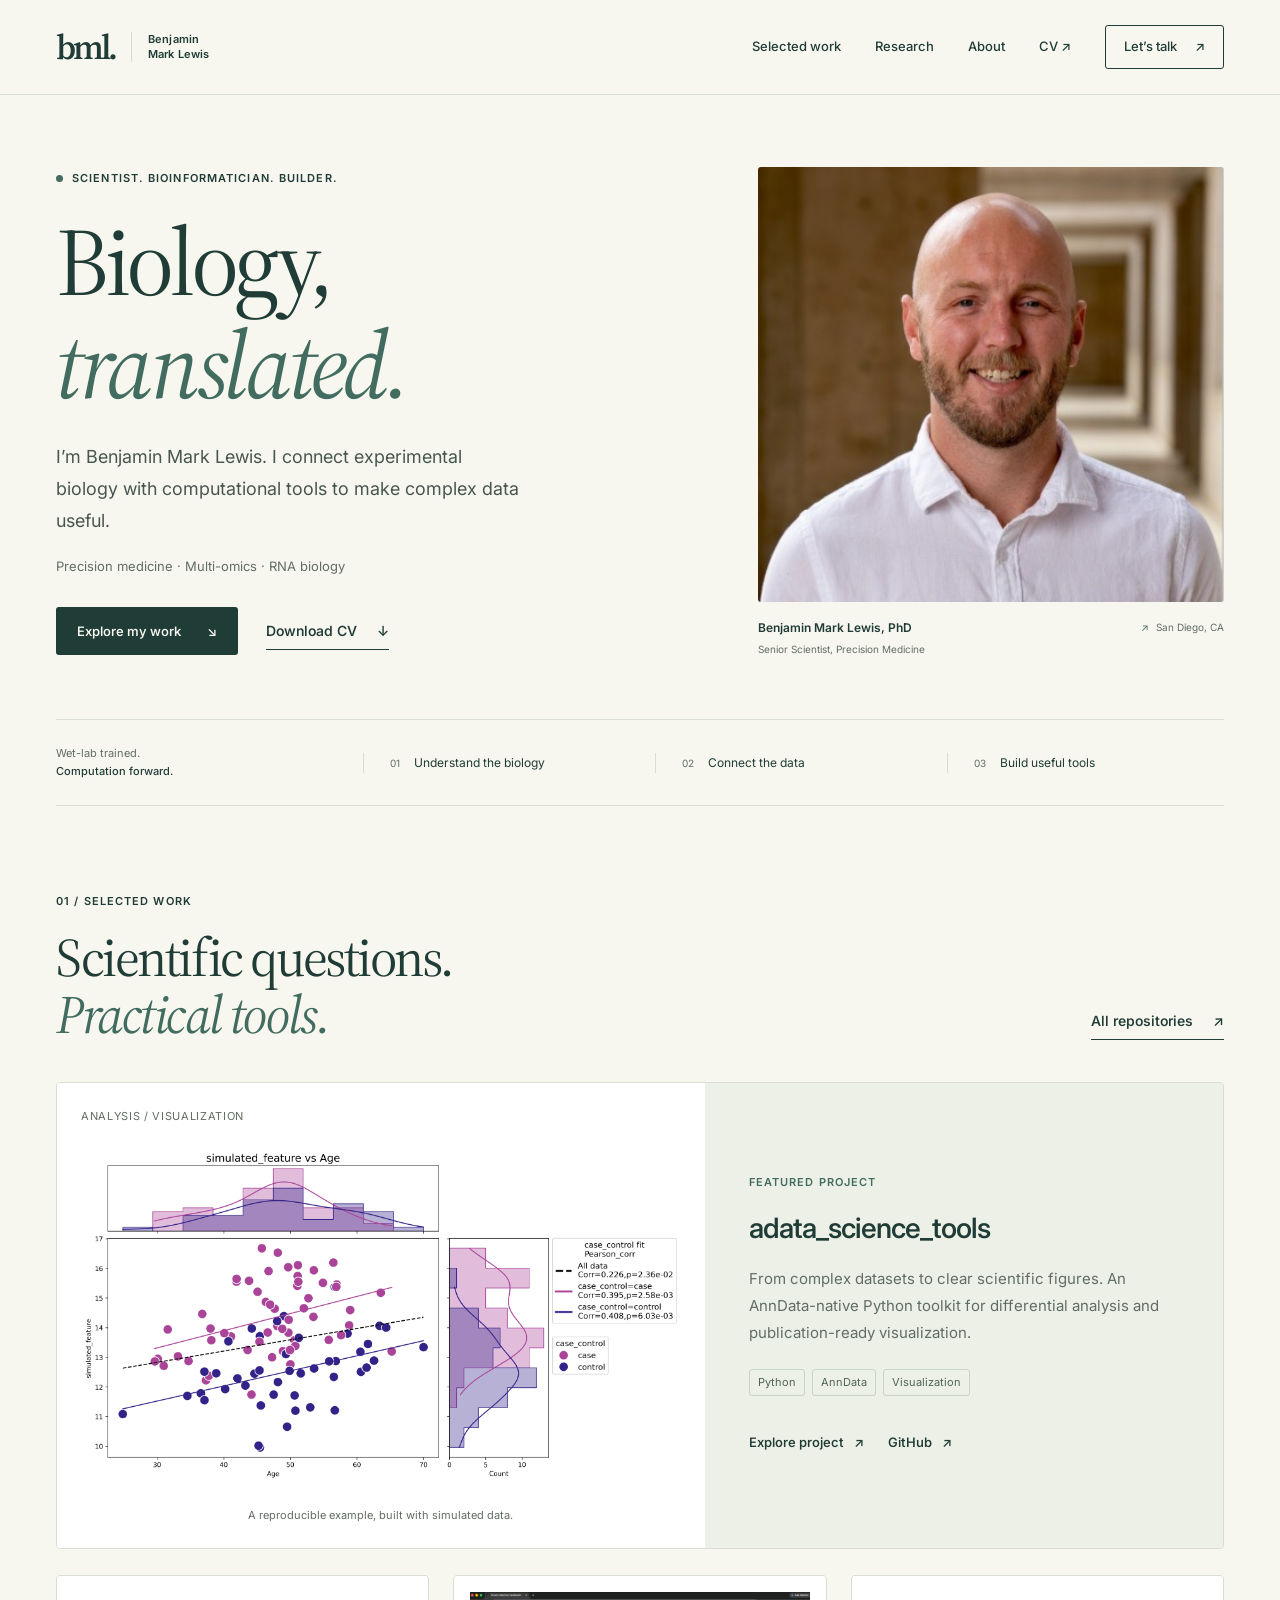
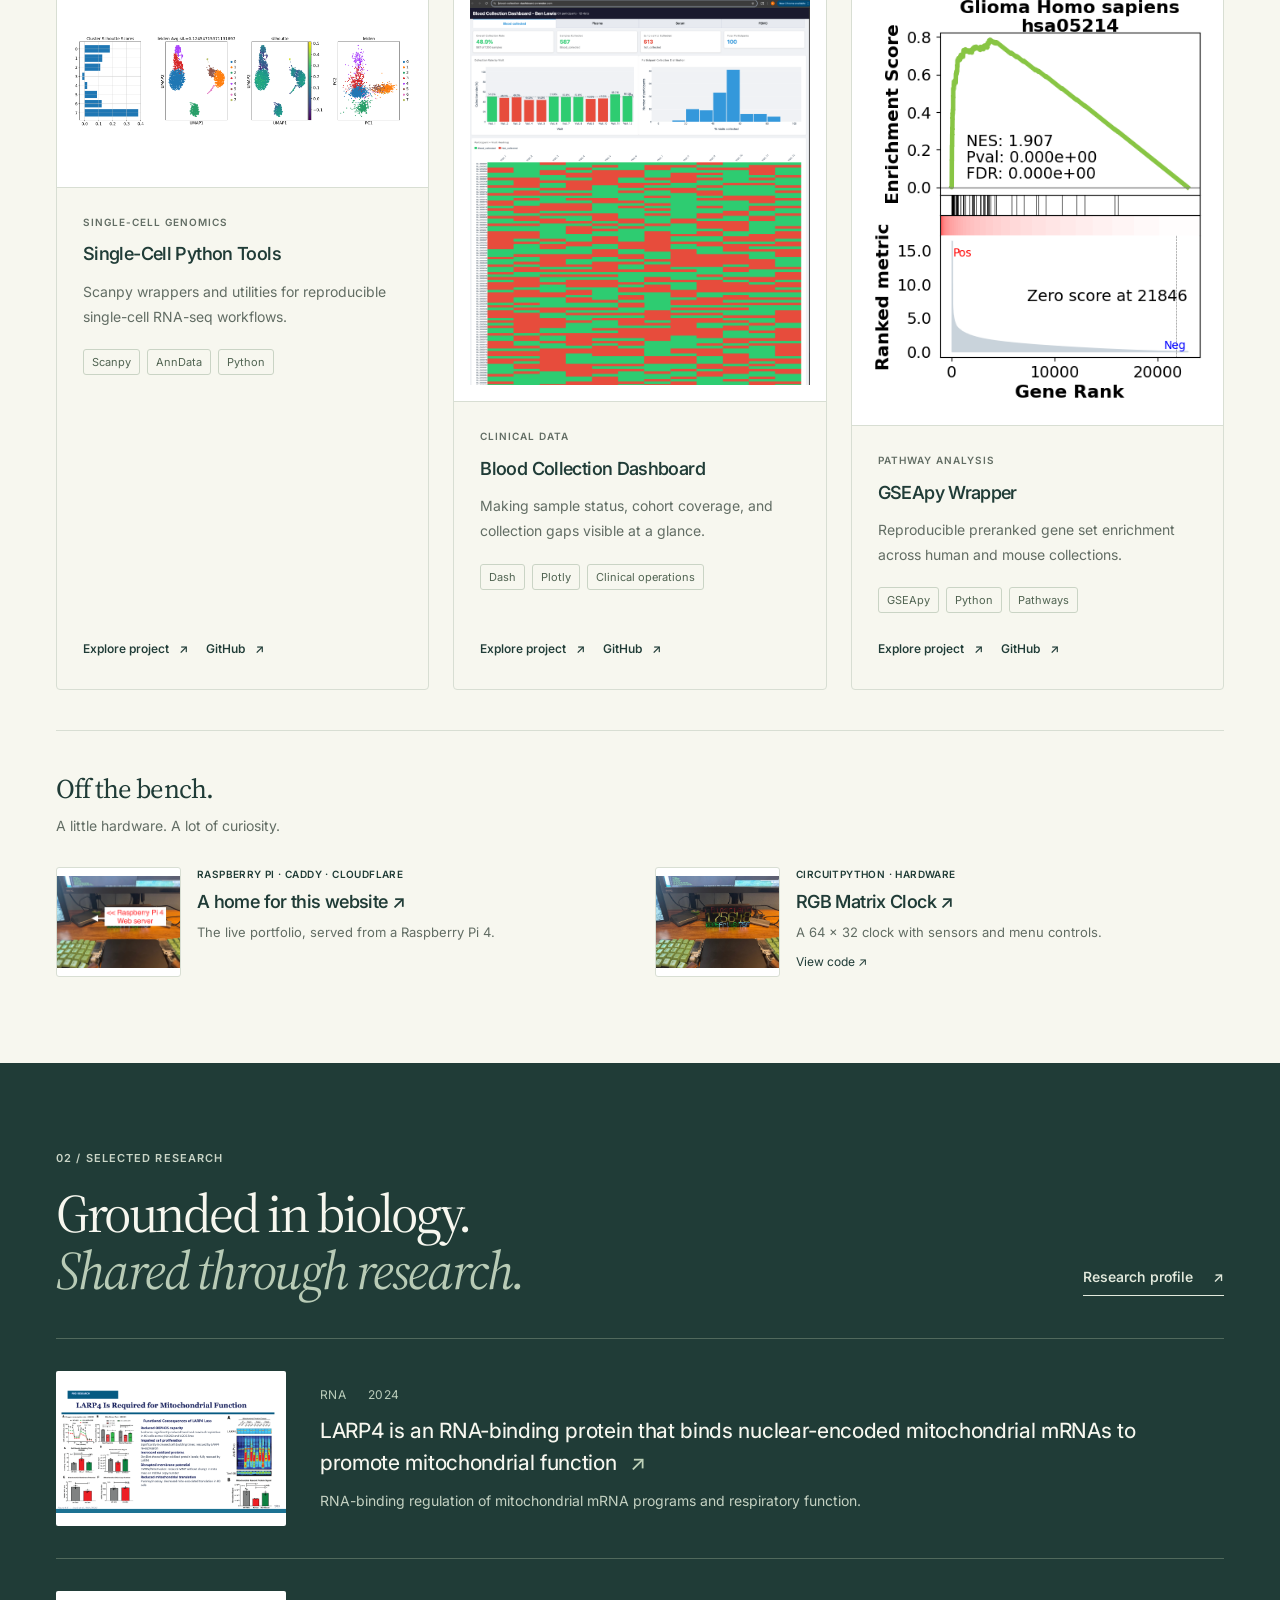
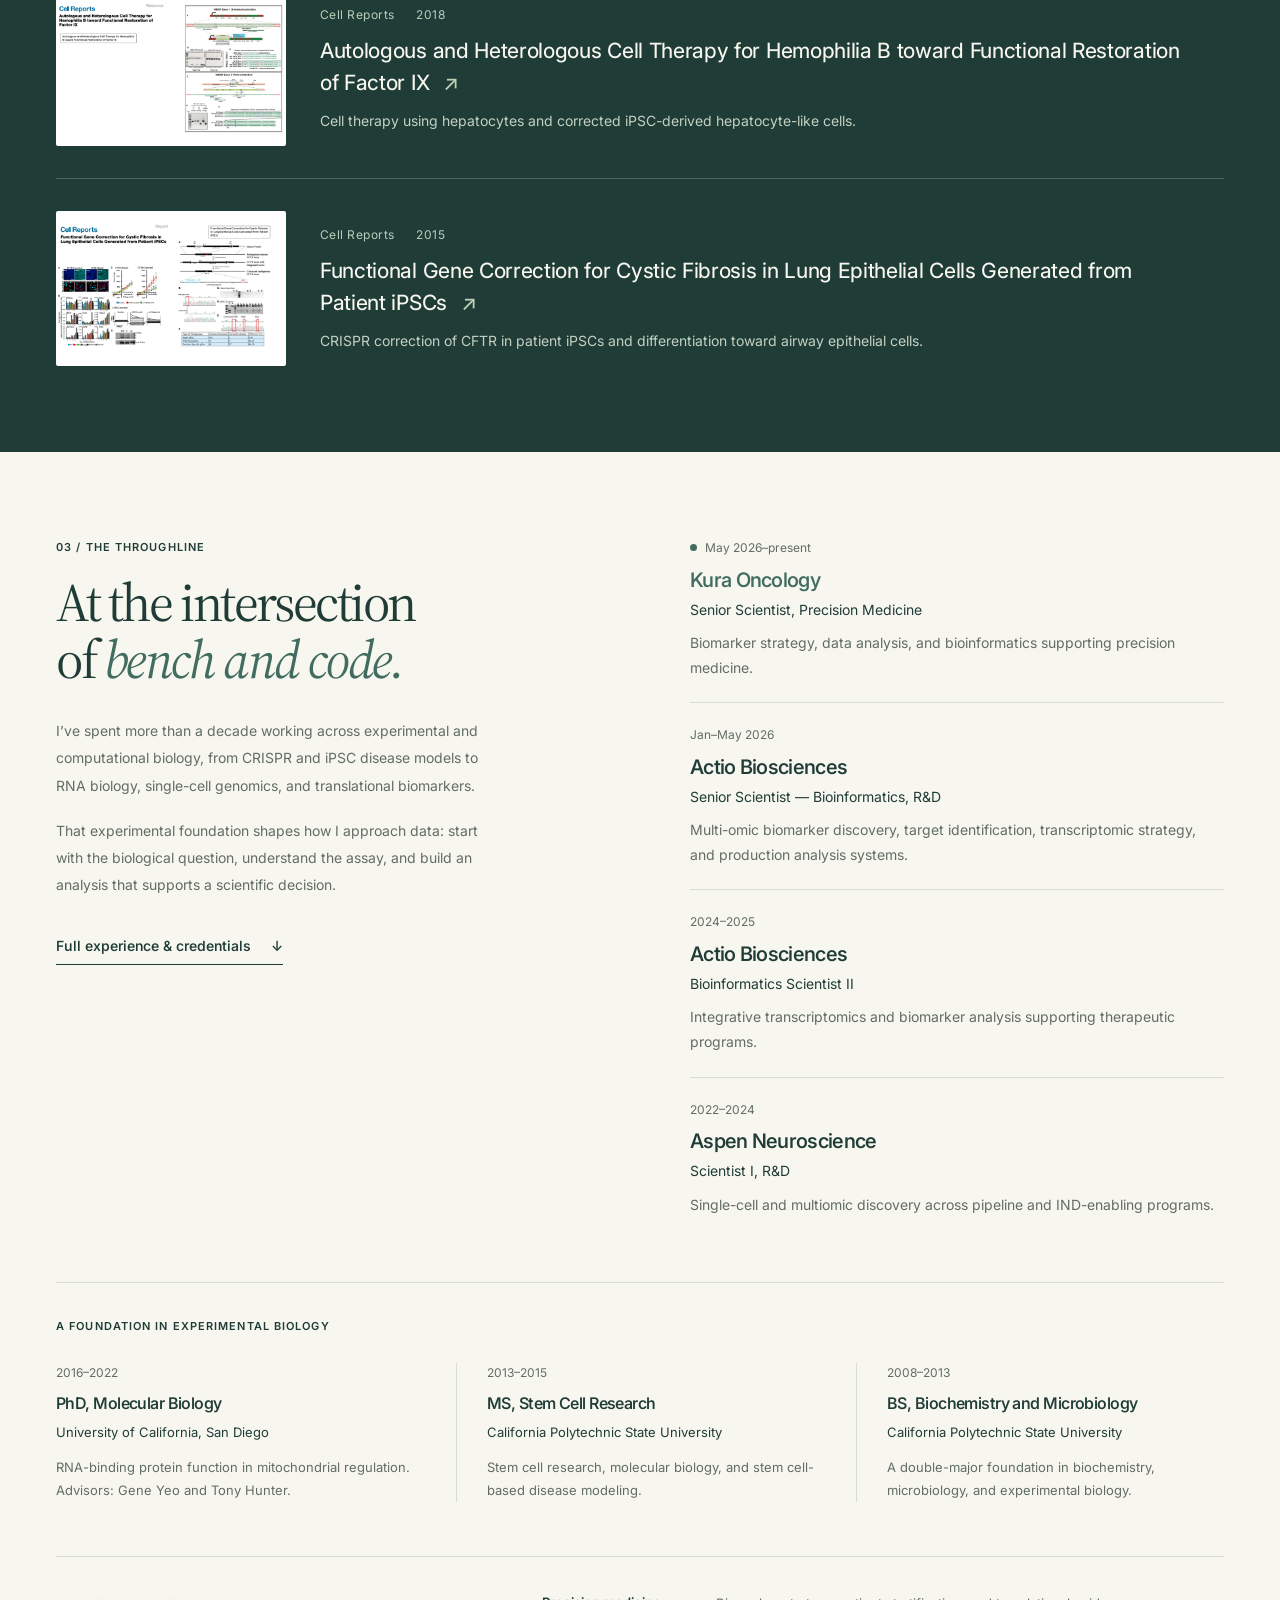
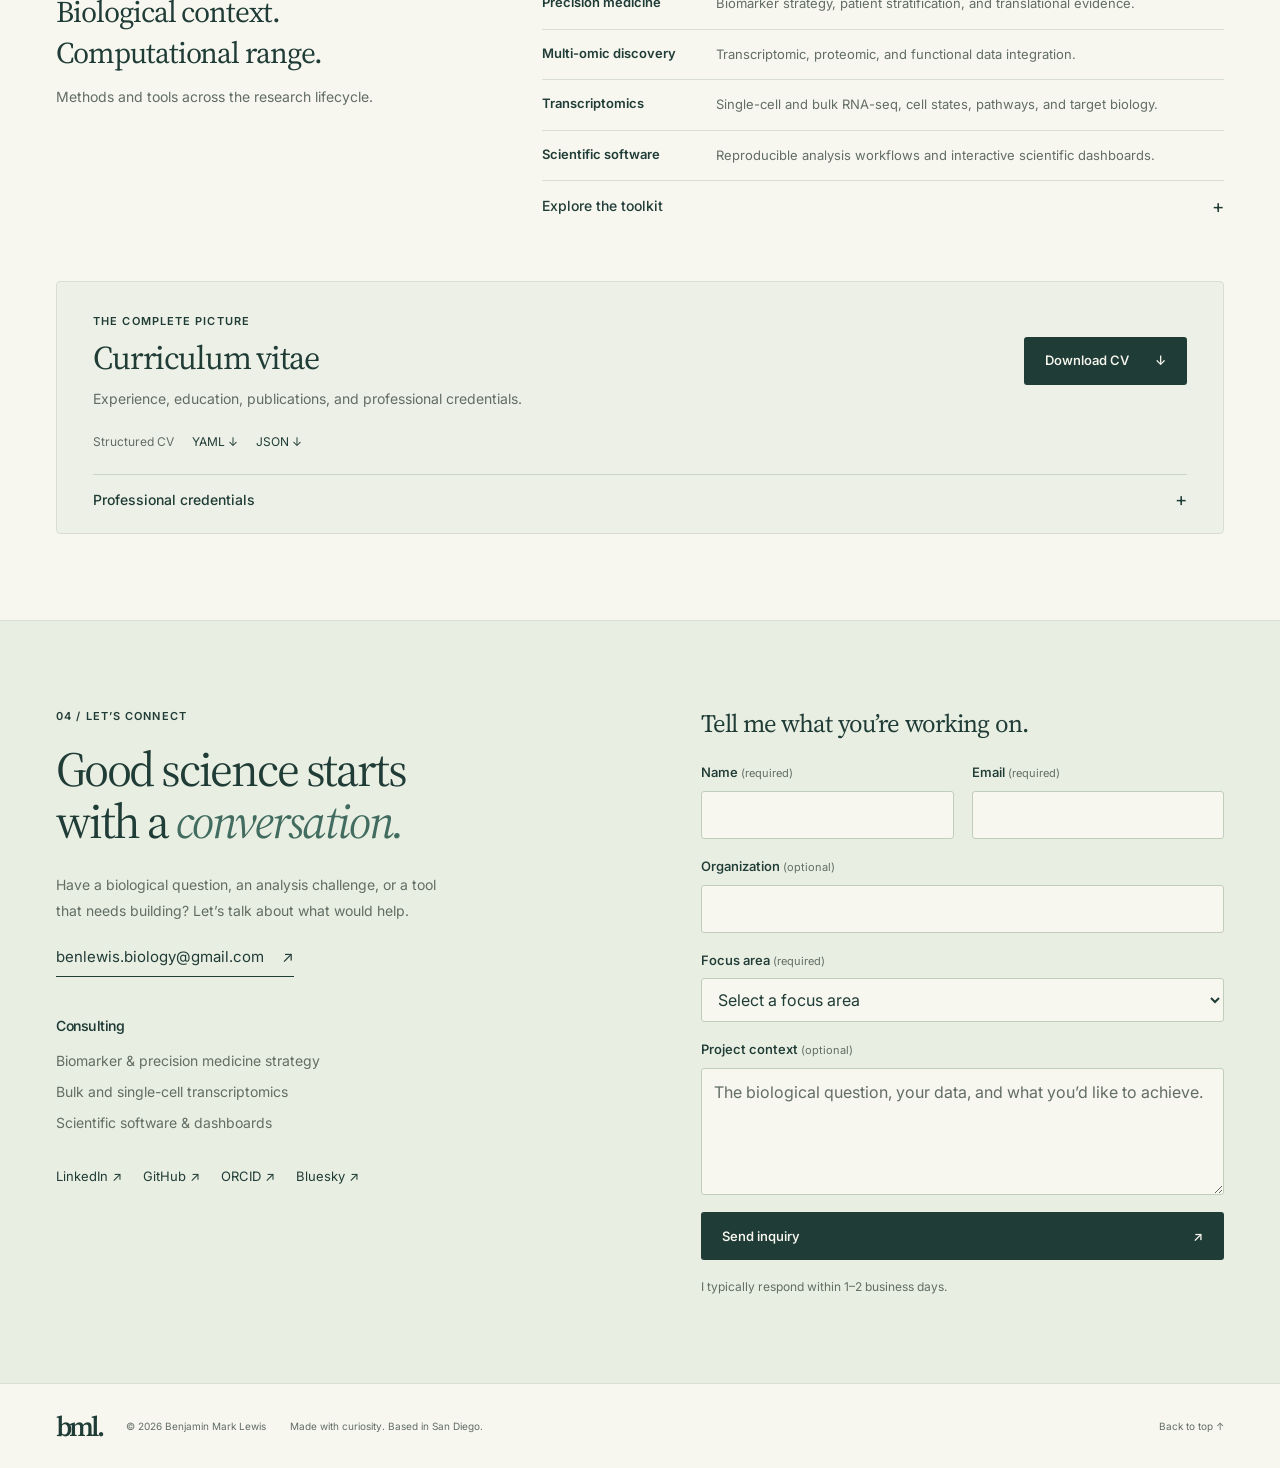
==== index.html @ 6ad1b281 "Build complete ivory and green portfolio site" ====
<!doctype html>
<html lang="en">
<head>
  <meta charset="utf-8">
  <meta name="viewport" content="width=device-width, initial-scale=1">
  <title>Benjamin Mark Lewis — Biology, translated.</title>
  <meta name="description" content="Benjamin Mark Lewis is a bioinformatics scientist working across precision medicine, multi-omic discovery, RNA biology, and scientific software in San Diego.">
  <meta name="theme-color" content="#f7f7ef">
  <meta name="color-scheme" content="light">
  <link rel="canonical" href="https://benjaminmarklewis.com/">
  <link rel="icon" type="image/svg+xml" href="assets/favicon.svg">
  <meta property="og:title" content="Benjamin Mark Lewis — Biology, translated.">
  <meta property="og:description" content="Experimental biology. Computational thinking. Tools for better scientific decisions.">
  <meta property="og:type" content="website">
  <meta property="og:url" content="https://benjaminmarklewis.com/">
  <meta property="og:image" content="https://benjaminmarklewis.com/assets/img/benjamin-lewis.jpg">
  <meta name="twitter:card" content="summary_large_image">
  <link rel="preconnect" href="https://fonts.googleapis.com">
  <link rel="preconnect" href="https://fonts.gstatic.com" crossorigin>
  <link href="https://fonts.googleapis.com/css2?family=Inter:wght@400;450;500;550;600;650;700&family=Source+Serif+4:ital,opsz,wght@0,8..60,400;0,8..60,500;0,8..60,600;1,8..60,400;1,8..60,500&display=swap" rel="stylesheet">
  <link rel="stylesheet" href="styles.css">
  <script src="script.js" defer></script>
  <script type="application/ld+json">
    {
      "@context": "https://schema.org",
      "@type": "Person",
      "name": "Benjamin Mark Lewis",
      "jobTitle": "Senior Scientist, Precision Medicine",
      "email": "mailto:benlewis.biology@gmail.com",
      "url": "https://benjaminmarklewis.com/",
      "image": "https://benjaminmarklewis.com/assets/img/benjamin-lewis.jpg",
      "address": { "@type": "PostalAddress", "addressLocality": "San Diego", "addressRegion": "CA", "addressCountry": "US" },
      "worksFor": { "@type": "Organization", "name": "Kura Oncology", "url": "https://kuraoncology.com/" },
      "alumniOf": [
        { "@type": "CollegeOrUniversity", "name": "University of California, San Diego" },
        { "@type": "CollegeOrUniversity", "name": "California Polytechnic State University" }
      ],
      "sameAs": ["https://github.com/gitbenlewis", "https://bsky.app/profile/gitbenlewis.bsky.social", "https://www.linkedin.com/in/benmarklewis/", "https://orcid.org/0000-0002-4135-3967"]
    }
  </script>
</head>
<body>
  <a class="skip-link" href="#main">Skip to content</a>
  <header class="site-header" id="top">
    <nav class="container navigation" aria-label="Main navigation">
      <a class="brand" href="#top" aria-label="Benjamin Mark Lewis home"><span class="brand-mark" aria-hidden="true">bml.</span><span class="brand-name">Benjamin<br>Mark Lewis</span></a>
      <button class="menu-toggle" type="button" aria-controls="nav-links" aria-expanded="false" hidden>Menu <span aria-hidden="true">+</span></button>
      <div class="nav-links" id="nav-links">
        <a href="#projects">Selected work</a>
        <a href="#publications">Research</a>
        <a href="#experience">About</a>
        <a href="assets/pdf/BL_CV_2026.pdf" target="_blank" rel="noopener">CV <span aria-hidden="true">↗</span></a>
        <a class="nav-contact" href="#contact">Let’s talk <span aria-hidden="true">↗</span></a>
      </div>
    </nav>
  </header>
  <main id="main">
    <section class="hero container" aria-labelledby="hero-title">
      <div class="hero-copy">
        <p class="eyebrow"><span class="status-dot" aria-hidden="true"></span> Scientist. Bioinformatician. Builder.</p>
        <h1 id="hero-title">Biology,<br><em>translated.</em></h1>
        <p class="hero-description">I’m Benjamin Mark Lewis. I connect experimental biology with computational tools to make complex data useful.</p>
        <p class="hero-focus">Precision medicine · Multi-omics · RNA biology</p>
        <div class="hero-actions">
          <a class="button button-primary" href="#projects">Explore my work <span aria-hidden="true">↘</span></a>
          <a class="text-link" href="assets/pdf/BL_CV_2026.pdf" download>Download CV <span aria-hidden="true">↓</span></a>
        </div>
      </div>
      <figure class="portrait">
        <div class="portrait-image"><img src="assets/img/benjamin-lewis.jpg" alt="Benjamin Mark Lewis" width="520" height="650" fetchpriority="high"></div>
        <figcaption><span><strong>Benjamin Mark Lewis, PhD</strong><span>Senior Scientist, Precision Medicine</span></span><span class="location"><span aria-hidden="true">↗</span> San Diego, CA</span></figcaption>
      </figure>
    </section>
    <div class="container focus-strip" aria-label="Scientific focus">
      <p>Wet-lab trained.<br><strong>Computation forward.</strong></p>
      <span><small>01</small> Understand the biology</span>
      <span><small>02</small> Connect the data</span>
      <span><small>03</small> Build useful tools</span>
    </div>
    <section class="section container" id="projects" aria-labelledby="projects-title">
      <div class="section-heading">
        <div><p class="eyebrow">01 / Selected work</p><h2 id="projects-title">Scientific questions.<br><em>Practical tools.</em></h2></div>
        <a class="text-link" href="repositories.html">All repositories <span aria-hidden="true">↗</span></a>
      </div>
      <article class="featured-project">
        <a class="featured-visual" href="projects/adata-science-tools.html" aria-label="Explore adata_science_tools">
          <span class="image-label">Analysis / Visualization</span>
          <img src="assets/img/projects/baseline.png" alt="Simulated feature-versus-age correlation plot with case and control fits and marginal distributions" width="3799" height="2108" loading="lazy">
          <span class="figure-caption">A reproducible example, built with simulated data.</span>
        </a>
        <div class="featured-copy"><p class="eyebrow">Featured project</p><h3>adata_science_tools</h3><p>From complex datasets to clear scientific figures. An AnnData-native Python toolkit for differential analysis and publication-ready visualization.</p><div class="tags"><span>Python</span><span>AnnData</span><span>Visualization</span></div><div class="project-links"><a href="projects/adata-science-tools.html">Explore project <span aria-hidden="true">↗</span></a><a href="https://github.com/gitbenlewis/adata_science_tools" target="_blank" rel="noopener">GitHub <span aria-hidden="true">↗</span></a></div></div>
      </article>
      <div class="project-grid">
        <article class="project-card">
          <a class="project-image" href="projects/single-cell-python-tools.html" aria-label="Explore Single-Cell Python Tools"><img src="assets/img/projects/sctl-umap-clusters.png" alt="UMAP showing distinct single-cell clusters" width="960" height="540" loading="lazy"></a>
          <div class="project-body"><p class="eyebrow">Single-cell genomics</p><h3>Single-Cell Python Tools</h3><p>Scanpy wrappers and utilities for reproducible single-cell RNA-seq workflows.</p><div class="tags"><span>Scanpy</span><span>AnnData</span><span>Python</span></div><div class="project-links"><a href="projects/single-cell-python-tools.html">Explore project <span aria-hidden="true">↗</span></a><a href="https://github.com/gitbenlewis/single_cell_python_tools" target="_blank" rel="noopener">GitHub <span aria-hidden="true">↗</span></a></div></div>
        </article>
        <article class="project-card">
          <a class="project-image" href="projects/blood-collection-dashboard.html" aria-label="Explore Blood Collection Dashboard"><img src="assets/img/projects/blood-collection-dashboard.png" alt="Dashboard of clinical trial biomarker collection progress" width="960" height="540" loading="lazy"></a>
          <div class="project-body"><p class="eyebrow">Clinical data</p><h3>Blood Collection Dashboard</h3><p>Making sample status, cohort coverage, and collection gaps visible at a glance.</p><div class="tags"><span>Dash</span><span>Plotly</span><span>Clinical operations</span></div><div class="project-links"><a href="projects/blood-collection-dashboard.html">Explore project <span aria-hidden="true">↗</span></a><a href="https://github.com/gitbenlewis/blood_collection_dashboard" target="_blank" rel="noopener">GitHub <span aria-hidden="true">↗</span></a></div></div>
        </article>
        <article class="project-card">
          <a class="project-image" href="projects/gseapy-wrapper.html" aria-label="Explore GSEApy Wrapper"><img src="assets/img/projects/gsea-enrichment-plot.png" alt="Gene set enrichment plot with running enrichment score and ranked genes" width="960" height="540" loading="lazy"></a>
          <div class="project-body"><p class="eyebrow">Pathway analysis</p><h3>GSEApy Wrapper</h3><p>Reproducible preranked gene set enrichment across human and mouse collections.</p><div class="tags"><span>GSEApy</span><span>Python</span><span>Pathways</span></div><div class="project-links"><a href="projects/gseapy-wrapper.html">Explore project <span aria-hidden="true">↗</span></a><a href="https://github.com/gitbenlewis/run_GSEApy_wrapper" target="_blank" rel="noopener">GitHub <span aria-hidden="true">↗</span></a></div></div>
        </article>
      </div>
      <div class="side-projects">
        <div class="side-heading"><h3>Off the bench.</h3><p>A little hardware. A lot of curiosity.</p></div>
        <article class="side-project"><img src="assets/img/projects/website-deployment/webserver-image-new.png" alt="Raspberry Pi web server deployment diagram" width="1049" height="784" loading="lazy"><div><p class="eyebrow">Raspberry Pi · Caddy · Cloudflare</p><h3><a href="projects/website-deployment-pi-cloudflare.html">A home for this website <span aria-hidden="true">↗</span></a></h3><p>The live portfolio, served from a Raspberry Pi 4.</p></div></article>
        <article class="side-project"><img src="assets/img/projects/rgb-matrix-clock.jpg" alt="RGB LED matrix clock hardware" width="960" height="540" loading="lazy"><div><p class="eyebrow">CircuitPython · Hardware</p><h3><a href="projects/rgb-matrix-clock.html">RGB Matrix Clock <span aria-hidden="true">↗</span></a></h3><p>A 64 × 32 clock with sensors and menu controls.</p><a class="side-source" href="https://github.com/gitbenlewis/RGB_Matrix_Clock_waveshare_64_32_pi_pico" target="_blank" rel="noopener">View code <span aria-hidden="true">↗</span></a></div></article>
      </div>
    </section>

    <section class="research section" id="publications" aria-labelledby="research-title">
      <div class="container">
        <div class="section-heading"><div><p class="eyebrow">02 / Selected research</p><h2 id="research-title">Grounded in biology.<br><em>Shared through research.</em></h2></div><a class="text-link" href="https://orcid.org/0000-0002-4135-3967" target="_blank" rel="noopener">Research profile <span aria-hidden="true">↗</span></a></div>
        <div class="publication-list">
          <article class="publication">
            <img src="assets/img/publications/larp4-graphical-abstract.png" alt="Graphical abstract for the LARP4 mitochondrial RNA biology study" width="1400" height="787" loading="lazy">
            <div><p class="publication-meta">RNA <span>2024</span></p><h3><a href="https://doi.org/10.1261/rna.079799.123" target="_blank" rel="noopener">LARP4 is an RNA-binding protein that binds nuclear-encoded mitochondrial mRNAs to promote mitochondrial function <span aria-hidden="true">↗</span></a></h3><p class="publication-summary">RNA-binding regulation of mitochondrial mRNA programs and respiratory function.</p></div>
          </article>
          <article class="publication">
            <img src="assets/img/publications/hemophilia-b-graphical-abstract.png" alt="Graphical abstract for the Hemophilia B cell therapy study" width="1400" height="787" loading="lazy">
            <div><p class="publication-meta">Cell Reports <span>2018</span></p><h3><a href="https://doi.org/10.1016/j.celrep.2018.03.121" target="_blank" rel="noopener">Autologous and Heterologous Cell Therapy for Hemophilia B toward Functional Restoration of Factor IX <span aria-hidden="true">↗</span></a></h3><p class="publication-summary">Cell therapy using hepatocytes and corrected iPSC-derived hepatocyte-like cells.</p></div>
          </article>
          <article class="publication">
            <img src="assets/img/publications/cystic-fibrosis-graphical-abstract.png" alt="Graphical abstract for the cystic fibrosis iPSC gene correction study" width="1400" height="787" loading="lazy">
            <div><p class="publication-meta">Cell Reports <span>2015</span></p><h3><a href="https://doi.org/10.1016/j.celrep.2015.07.062" target="_blank" rel="noopener">Functional Gene Correction for Cystic Fibrosis in Lung Epithelial Cells Generated from Patient iPSCs <span aria-hidden="true">↗</span></a></h3><p class="publication-summary">CRISPR correction of CFTR in patient iPSCs and differentiation toward airway epithelial cells.</p></div>
          </article>
        </div>
      </div>
    </section>

    <section class="section container about" id="experience" aria-labelledby="about-title">
      <div class="about-grid">
        <div class="about-copy"><p class="eyebrow">03 / The throughline</p><h2 id="about-title">At the intersection<br>of <em>bench and code.</em></h2><p>I’ve spent more than a decade working across experimental and computational biology, from CRISPR and iPSC disease models to RNA biology, single-cell genomics, and translational biomarkers.</p><p>That experimental foundation shapes how I approach data: start with the biological question, understand the assay, and build an analysis that supports a scientific decision.</p><a class="text-link" href="#cv">Full experience &amp; credentials <span aria-hidden="true">↓</span></a></div>
        <div class="timeline" aria-label="Professional experience">
          <article class="career-row current-role"><p class="career-date"><span class="status-dot" aria-hidden="true"></span> May 2026–present</p><h3>Kura Oncology</h3><p class="career-role">Senior Scientist, Precision Medicine</p><p>Biomarker strategy, data analysis, and bioinformatics supporting precision medicine.</p></article>
          <article class="career-row"><p class="career-date">Jan–May 2026</p><h3>Actio Biosciences</h3><p class="career-role">Senior Scientist — Bioinformatics, R&amp;D</p><p>Multi-omic biomarker discovery, target identification, transcriptomic strategy, and production analysis systems.</p></article>
          <article class="career-row"><p class="career-date">2024–2025</p><h3>Actio Biosciences</h3><p class="career-role">Bioinformatics Scientist II</p><p>Integrative transcriptomics and biomarker analysis supporting therapeutic programs.</p></article>
          <article class="career-row"><p class="career-date">2022–2024</p><h3>Aspen Neuroscience</h3><p class="career-role">Scientist I, R&amp;D</p><p>Single-cell and multiomic discovery across pipeline and IND-enabling programs.</p></article>
        </div>
      </div>
      <div class="education" id="education">
        <p class="eyebrow">A foundation in experimental biology</p>
        <div class="education-grid">
          <article><p class="career-date">2016–2022</p><h3>PhD, Molecular Biology</h3><p>University of California, San Diego</p><p class="education-note">RNA-binding protein function in mitochondrial regulation. Advisors: Gene Yeo and Tony Hunter.</p></article>
          <article><p class="career-date">2013–2015</p><h3>MS, Stem Cell Research</h3><p>California Polytechnic State University</p><p class="education-note">Stem cell research, molecular biology, and stem cell-based disease modeling.</p></article>
          <article><p class="career-date">2008–2013</p><h3>BS, Biochemistry and Microbiology</h3><p>California Polytechnic State University</p><p class="education-note">A double-major foundation in biochemistry, microbiology, and experimental biology.</p></article>
        </div>
      </div>
      <div class="methods" id="methods">
        <div class="methods-heading"><h3>Biological context.<br>Computational range.</h3><p>Methods and tools across the research lifecycle.</p></div>
        <div class="methods-content">
          <div class="method-row"><h4>Precision medicine</h4><p>Biomarker strategy, patient stratification, and translational evidence.</p></div>
          <div class="method-row"><h4>Multi-omic discovery</h4><p>Transcriptomic, proteomic, and functional data integration.</p></div>
          <div class="method-row"><h4>Transcriptomics</h4><p>Single-cell and bulk RNA-seq, cell states, pathways, and target biology.</p></div>
          <div class="method-row"><h4>Scientific software</h4><p>Reproducible analysis workflows and interactive scientific dashboards.</p></div>
          <details class="toolkit"><summary>Explore the toolkit <span aria-hidden="true">+</span></summary><div class="toolkit-content"><p><strong>Analysis &amp; modeling</strong>Python · Pandas · Scanpy · AnnData · PyTorch · scikit-learn · R</p><p><strong>Workflows &amp; visualization</strong>Nextflow · AWS · Linux · Dash · Plotly</p><p><strong>Experimental biology</strong>Bulk RNA-seq · Single-cell RNA-seq · Proteomics · ATAC-seq · CRISPR · iPSC models · Flow cytometry · NGS/qPCR</p></div></details>
        </div>
      </div>
      <div class="cv-block" id="cv">
        <div class="cv-heading"><div><p class="eyebrow">The complete picture</p><h3>Curriculum vitae</h3><p>Experience, education, publications, and professional credentials.</p></div><a class="button button-primary" href="assets/pdf/BL_CV_2026.pdf" download>Download CV <span aria-hidden="true">↓</span></a></div>
        <div class="cv-formats"><span>Structured CV</span><a href="assets/data/cv.yml" download>YAML <span aria-hidden="true">↓</span></a><a href="assets/data/cv.json" download>JSON <span aria-hidden="true">↓</span></a></div>
        <details class="credentials"><summary>Professional credentials <span aria-hidden="true">+</span></summary><ul>
          <li><strong>Pharmaceutical Data Integrity: ALCOA and ALCOA+</strong><span>GxP Training · Issued Oct 2025 · Expires Oct 2026</span></li>
          <li><strong>General Data Protection Regulation for Pharmaceuticals and Clinical Trials</strong><span>GxP Training · Issued Oct 2025 · Expires Oct 2026</span></li>
          <li><strong>Good Clinical Laboratory Practice</strong><span>GxP Training · Issued Oct 2025 · Expires Oct 2026</span></li>
          <li><strong>Mathematics for Machine Learning and Data Science</strong><span>DeepLearning.AI · 2025</span></li>
          <li><strong>TensorFlow Developer Professional Certificate</strong><span>DeepLearning.AI · 2024</span></li>
          <li><strong>AI Engineering Professional Certificate</strong><span>IBM · 2024</span></li>
          <li><strong>Data Science Professional Certificate</strong><span>IBM · 2023</span></li>
        </ul></details>
      </div>
    </section>

    <section class="contact section" id="contact" aria-labelledby="contact-title">
      <div class="container contact-grid">
        <div class="contact-copy" id="consulting"><p class="eyebrow">04 / Let’s connect</p><h2 id="contact-title">Good science starts<br>with a <em>conversation.</em></h2><p>Have a biological question, an analysis challenge, or a tool that needs building? Let’s talk about what would help.</p><a class="email-link" href="mailto:benlewis.biology@gmail.com">benlewis.biology@gmail.com <span aria-hidden="true">↗</span></a><div class="consulting-areas"><h3>Consulting</h3><p>Biomarker &amp; precision medicine strategy</p><p>Bulk and single-cell transcriptomics</p><p>Scientific software &amp; dashboards</p></div><div class="social-links"><a href="https://www.linkedin.com/in/benmarklewis/" target="_blank" rel="noopener">LinkedIn <span aria-hidden="true">↗</span></a><a href="https://github.com/gitbenlewis" target="_blank" rel="noopener">GitHub <span aria-hidden="true">↗</span></a><a href="https://orcid.org/0000-0002-4135-3967" target="_blank" rel="noopener">ORCID <span aria-hidden="true">↗</span></a><a href="https://bsky.app/profile/gitbenlewis.bsky.social" target="_blank" rel="noopener">Bluesky <span aria-hidden="true">↗</span></a></div></div>
        <!-- Keep the published Formspark endpoint; browser validation runs before native submission. -->
        <form class="contact-form" name="consulting" action="https://submit-form.com/c2eeHTGTN" method="post">
          <h3>Tell me what you’re working on.</h3>
          <input type="hidden" name="_subject" value="New Benjamin Mark Lewis consulting inquiry">
          <input class="honeypot" type="text" name="_gotcha" tabindex="-1" autocomplete="off" aria-hidden="true" aria-label="Leave this field empty">
          <div class="form-pair"><div class="form-field"><label for="consulting-name">Name <span>(required)</span></label><input type="text" id="consulting-name" name="name" autocomplete="name" required></div><div class="form-field"><label for="consulting-email">Email <span>(required)</span></label><input type="email" id="consulting-email" name="email" autocomplete="email" required></div></div>
          <div class="form-field"><label for="consulting-org">Organization <span>(optional)</span></label><input type="text" id="consulting-org" name="organization" autocomplete="organization"></div>
          <div class="form-field"><label for="consulting-topic">Focus area <span>(required)</span></label><select id="consulting-topic" name="topic" required><option value="">Select a focus area</option><option value="biomarker-strategy">Biomarker / precision medicine strategy</option><option value="bulk-rnaseq">Bulk RNA-seq analysis</option><option value="single-cell">Single-cell analysis</option><option value="pipeline-workflow">Pipeline or workflow development</option><option value="dashboard-data-product">Dashboard or scientific data product</option><option value="other">Something else</option></select></div>
          <div class="form-field"><label for="consulting-message">Project context <span>(optional)</span></label><textarea id="consulting-message" name="message" rows="4" placeholder="The biological question, your data, and what you’d like to achieve."></textarea></div>
          <button class="button button-primary" type="submit">Send inquiry <span aria-hidden="true">↗</span></button>
          <p class="form-note">I typically respond within 1–2 business days.</p>
        </form>
      </div>
    </section>
  </main>
  <footer class="site-footer"><div class="container footer-inner"><a class="brand-mark" href="#top" aria-label="Back to top">bml.</a><p>© 2026 Benjamin Mark Lewis</p><span class="footer-location">Made with curiosity. Based in San Diego.</span><a href="#top">Back to top <span aria-hidden="true">↑</span></a></div></footer>
</body>
</html>
---- styles.css ----
:root {
  --paper: #f7f7ef;
  --white: #ffffff;
  --ink: #203c37;
  --muted: #626d64;
  --accent: #426c60;
  --line: #d8ded3;
  --wash: #edf0e6;
  --sans: "Inter", -apple-system, BlinkMacSystemFont, "Segoe UI", sans-serif;
  --serif: "Source Serif 4", Georgia, serif;
}
*, *::before, *::after { box-sizing: border-box; }
html { scroll-behavior: smooth; scroll-padding-top: 100px; }
body { margin: 0; background: var(--paper); color: var(--ink); font-family: var(--sans); font-size: 15px; line-height: 1.65; -webkit-font-smoothing: antialiased; }
body, h1, h2, h3, p, figure { margin: 0; }
a { color: inherit; text-decoration: none; text-underline-offset: 5px; }
button, input, select, textarea { font: inherit; }
button, summary { cursor: pointer; }
img { display: block; max-width: 100%; height: auto; }
button, a, input, textarea, select, summary { -webkit-tap-highlight-color: transparent; }
:focus-visible { outline: 3px solid #a9522e; outline-offset: 5px; }
::selection { color: var(--ink); background: #dce9ba; }
[hidden] { display: none !important; }
.container { width: min(1240px, calc(100% - 112px)); margin-inline: auto; }
.skip-link { position: fixed; z-index: 100; top: 12px; left: 12px; padding: 12px 20px; background: var(--ink); color: white; transform: translateY(-150%); }
.skip-link:focus { transform: translateY(0); }
.site-header { position: sticky; top: 0; z-index: 20; background: var(--paper); border-bottom: 1px solid var(--line); }
.navigation { display: flex; justify-content: space-between; align-items: center; gap: 28px; min-height: 94px; }
.brand { display: inline-flex; align-items: center; gap: 16px; }
.brand-mark { font-family: var(--serif); font-weight: 600; font-size: 35px; letter-spacing: -3px; line-height: 1; }
.brand-name { border-left: 1px solid var(--line); padding-left: 16px; font-size: 11px; font-weight: 600; line-height: 1.4; letter-spacing: .015em; }
.nav-links { display: flex; gap: 34px; align-items: center; font-size: 13px; font-weight: 500; }
.nav-links > a { padding-block: 10px; }
.nav-links > a:hover { text-decoration: underline; }
.nav-links .nav-contact { border: 1px solid var(--ink); padding: 10px 18px; border-radius: 3px; }
.nav-contact span { margin-left: 15px; }
.menu-toggle { color: var(--ink); background: none; border: 1px solid var(--line); padding: 8px 14px; min-height: 44px; }
.hero { display: grid; grid-template-columns: 1.35fr 1fr; gap: 72px; align-items: center; padding-block: 72px 62px; }
.eyebrow { display: flex; align-items: center; gap: 9px; font-size: 11px; letter-spacing: .1em; text-transform: uppercase; font-weight: 600; }
.status-dot { width: 7px; height: 7px; border-radius: 50%; background: var(--accent); }
h1, h2 { font-family: var(--serif); font-weight: 400; line-height: 1.07; letter-spacing: -.045em; }
h1 { margin: 24px 0; font-size: clamp(66px, 7.5vw, 106px); }
h1 em, h2 em { font-weight: 400; color: var(--accent); }
.hero-description { font-size: 18px; line-height: 1.8; max-width: 470px; color: #48574e; }
.hero-focus { margin-top: 18px; font-size: 13px; color: var(--muted); }
.hero-actions { display: flex; align-items: center; gap: 28px; flex-wrap: wrap; margin-top: 30px; }
.button { display: inline-flex; align-items: center; justify-content: center; gap: 26px; min-height: 48px; padding: 12px 20px; border: 1px solid transparent; border-radius: 3px; font-size: 13px; font-weight: 550; transition: background .2s, color .2s; }
.button-primary { background: var(--ink); color: var(--paper); }
.button-primary:hover { background: #385b50; }
.text-link { display: inline-flex; align-items: center; gap: 20px; font-size: 14px; font-weight: 550; padding-block: 7px; border-bottom: 1px solid currentColor; }
.text-link:hover { color: var(--accent); }
.portrait-image { height: 435px; background: var(--wash); border-radius: 3px; overflow: hidden; }
.portrait-image img { height: 100%; width: 100%; object-fit: cover; object-position: center 40%; }
.portrait figcaption { display: flex; justify-content: space-between; align-items: flex-start; gap: 12px; padding-top: 16px; font-size: 10px; color: var(--muted); }
.portrait figcaption strong { display: block; margin-bottom: 3px; color: var(--ink); font-size: 12px; font-weight: 600; }
.location { white-space: nowrap; padding-top: 1px; }
.location > span { color: var(--accent); margin-right: 4px; }
.focus-strip { display: grid; grid-template-columns: 1.05fr 1fr 1fr .95fr; align-items: center; padding-block: 25px; border-top: 1px solid var(--line); border-bottom: 1px solid var(--line); }
.focus-strip p { font-size: 11px; color: var(--muted); line-height: 1.6; }
.focus-strip strong { font-weight: 500; color: var(--ink); }
.focus-strip > span { display: flex; align-items: center; gap: 14px; font-size: 12px; border-left: 1px solid var(--line); padding-left: 26px; }
.focus-strip small { color: var(--muted); font-size: 10px; }
.section { padding-block: 86px; }
.section-heading { display: flex; align-items: flex-end; justify-content: space-between; gap: 32px; margin-bottom: 38px; }
h2 { font-size: clamp(38px, 4.2vw, 54px); }
.section-heading .eyebrow { margin-bottom: 18px; }
.section-heading > .text-link { margin-bottom: 4px; white-space: nowrap; }
.featured-project { display: grid; grid-template-columns: 1.25fr 1fr; border: 1px solid var(--line); border-radius: 4px; overflow: hidden; }
.featured-visual { display: flex; flex-direction: column; justify-content: space-between; gap: 24px; min-width: 0; padding: 24px; background: white; }
.image-label, .figure-caption { font-size: 11px; letter-spacing: .06em; color: var(--muted); }
.image-label { text-transform: uppercase; }
.featured-visual img { width: 100%; }
.figure-caption { text-align: center; letter-spacing: 0; }
.featured-copy { display: flex; align-items: flex-start; flex-direction: column; justify-content: center; padding: 44px; background: var(--wash); }
.featured-copy .eyebrow { color: var(--accent); }
h3 { font-size: 20px; font-weight: 550; letter-spacing: -.035em; line-height: 1.35; }
.featured-copy h3 { margin: 18px 0; font-size: clamp(21px, 2.2vw, 28px); overflow-wrap: anywhere; }
.featured-copy > p:not(.eyebrow) { font-size: 15px; line-height: 1.8; color: var(--muted); }
.tags { display: flex; flex-wrap: wrap; gap: 7px; margin-top: 23px; }
.tags span { font-size: 11px; border: 1px solid #cad4c5; border-radius: 3px; padding: 3px 8px; color: #516452; }
.project-links { display: flex; flex-wrap: wrap; gap: 24px; margin-top: 32px; font-size: 13px; font-weight: 550; }
.project-links a { display: inline-flex; align-items: center; gap: 10px; padding-block: 4px; }
.project-links a:hover { text-decoration: underline; }
.project-grid { display: grid; grid-template-columns: repeat(3, minmax(0, 1fr)); gap: 24px; margin-top: 26px; }
.project-card { display: flex; flex-direction: column; min-width: 0; border: 1px solid var(--line); border-radius: 4px; overflow: hidden; }
.project-image { display: flex; align-items: center; background: var(--white); padding: 16px; aspect-ratio: 1.75; border-bottom: 1px solid var(--line); }
.project-image img { width: 100%; height: 100%; object-fit: contain; }
.project-body { display: flex; flex-direction: column; flex: 1; padding: 26px; }
.project-body .eyebrow { font-size: 10px; color: var(--muted); }
.project-body h3 { font-size: 18px; margin-block: 12px; }
.project-body > p:not(.eyebrow) { color: var(--muted); font-size: 14px; line-height: 1.8; }
.project-body .tags { margin-top: 20px; margin-bottom: 22px; }
.project-body .project-links { margin-top: auto; gap: 18px; font-size: 12px; }
.side-projects { display: grid; grid-template-columns: 1fr 1fr; gap: 30px; align-items: start; padding-top: 40px; margin-top: 40px; border-top: 1px solid var(--line); }
.side-heading { grid-column: 1 / -1; }
.side-heading h3 { font-family: var(--serif); font-weight: 400; font-size: 27px; }
.side-heading p { font-size: 14px; color: var(--muted); margin-top: 6px; }
.side-project { display: flex; gap: 16px; align-items: flex-start; }
.side-project > img { width: 125px; height: 110px; flex-shrink: 0; object-fit: contain; background: white; border: 1px solid var(--line); border-radius: 3px; }
.side-project .eyebrow { font-size: 10px; line-height: 1.5; letter-spacing: .04em; }
.side-project h3 { font-size: 18px; line-height: 1.6; margin-block: 6px; }
.side-project a:hover { text-decoration: underline; }
.side-project p:not(.eyebrow) { font-size: 13px; color: var(--muted); }
.side-source { display: inline-block; margin-top: 8px; font-size: 12px; }
.research { background: var(--ink); color: var(--paper); }
.research h2 em { color: #b8cbb6; }
.research .eyebrow { color: #cad5c7; }
.research .text-link { color: #e2e9dc; }
.research .text-link:hover { color: #b8cbb6; }
.publication { display: grid; grid-template-columns: 230px 1fr; align-items: center; gap: 34px; border-top: 1px solid #51695c; padding-block: 32px; }
.publication:last-child { padding-bottom: 0; }
.publication > img { width: 230px; height: 155px; background: white; object-fit: contain; border-radius: 2px; }
.publication-meta { font-size: 12px; color: #bacdbb; letter-spacing: .04em; margin-bottom: 10px; }
.publication-meta span { margin-left: 18px; }
.publication h3 { font-size: 21px; font-weight: 450; letter-spacing: -.015em; line-height: 1.55; max-width: 860px; }
.publication h3 a:hover { text-decoration: underline; text-decoration-thickness: 1px; }
.publication h3 span { display: inline-block; margin-left: 8px; color: #bed1b8; }
.publication-summary { font-size: 14px; color: #c4d1c2; margin-top: 9px; }
.about-grid { display: grid; grid-template-columns: 1fr 1fr; gap: 100px; }
.about-copy h2 { margin-block: 18px 28px; }
.about-copy > p:not(.eyebrow) { max-width: 450px; color: var(--muted); font-size: 14px; line-height: 1.95; margin-bottom: 18px; }
.about-copy .text-link { margin-top: 10px; }
.career-row { border-bottom: 1px solid var(--line); padding-block: 22px; }
.career-row:first-child { padding-top: 0; }
.career-row:last-child { padding-bottom: 0; border: 0; }
.career-date { display: flex; align-items: center; gap: 8px; color: var(--muted); font-size: 12px; }
.career-row h3 { margin-top: 9px; font-size: 20px; }
.career-row .career-role { color: var(--ink); font-size: 14px; margin-block: 4px 9px; }
.career-row > p:last-child { color: var(--muted); font-size: 14px; line-height: 1.8; }
.current-role h3 { color: var(--accent); }
.education { margin-top: 65px; padding-top: 34px; border-top: 1px solid var(--line); }
.education-grid { display: grid; grid-template-columns: repeat(3, minmax(0, 1fr)); gap: 32px; margin-top: 28px; }
.education-grid article + article { border-left: 1px solid var(--line); padding-left: 30px; }
.education-grid h3 { font-size: 16px; margin-block: 10px 8px; }
.education-grid p:not(.career-date) { font-size: 13px; }
.education-grid .education-note { margin-top: 12px; line-height: 1.8; color: var(--muted); }
.methods { display: grid; grid-template-columns: .85fr 1.4fr; gap: 72px; margin-top: 54px; padding-top: 35px; border-top: 1px solid var(--line); }
.methods-heading h3 { font-family: var(--serif); font-size: 30px; font-weight: 400; }
.methods-heading p { color: var(--muted); font-size: 14px; margin-top: 12px; }
.method-row { display: grid; grid-template-columns: 150px 1fr; gap: 24px; padding-block: 13px; border-bottom: 1px solid var(--line); }
.method-row:first-child { padding-top: 0; }
.method-row h4 { font-size: 13px; font-weight: 600; margin: 0; }
.method-row p { color: var(--muted); font-size: 13px; line-height: 1.8; }
summary { display: flex; align-items: center; justify-content: space-between; list-style: none; font-size: 14px; font-weight: 500; gap: 20px; min-height: 50px; }
summary::-webkit-details-marker { display: none; }
summary > span { font-size: 19px; font-weight: 400; line-height: 1; }
details[open] > summary > span { transform: rotate(45deg); }
.toolkit-content { display: grid; gap: 16px; padding-block: 8px 20px; }
.toolkit-content p { color: var(--muted); font-size: 13px; line-height: 1.95; }
.toolkit-content strong { display: block; color: var(--ink); font-weight: 550; }
.cv-block { padding: 30px 36px 8px; margin-top: 50px; background: var(--wash); border: 1px solid var(--line); border-radius: 4px; }
.cv-heading { display: flex; justify-content: space-between; gap: 30px; align-items: center; }
.cv-heading h3 { font-family: var(--serif); font-size: 33px; font-weight: 400; margin-block: 6px; }
.cv-heading p:not(.eyebrow) { font-size: 14px; color: var(--muted); }
.cv-heading .button { white-space: nowrap; }
.cv-formats { display: flex; gap: 18px; font-size: 12px; margin-block: 22px; }
.cv-formats > span { color: var(--muted); }
.cv-formats a:hover { text-decoration: underline; }
.credentials { border-top: 1px solid #cbd5c5; }
.credentials ul { list-style: none; padding: 0 0 14px; margin: 0; display: grid; grid-template-columns: 1fr 1fr; gap: 18px 28px; }
.credentials li { font-size: 13px; }
.credentials li strong { display: block; font-weight: 550; margin-bottom: 4px; }
.credentials li > span { color: var(--muted); font-size: 12px; }
.contact { background: #e9eee2; border-top: 1px solid var(--line); }
.contact-grid { display: grid; grid-template-columns: 1.05fr 1fr; gap: 96px; }
.contact-copy h2 { font-size: clamp(38px, 3.8vw, 51px); margin-block: 18px 25px; }
.contact-copy > p:not(.eyebrow) { max-width: 400px; color: var(--muted); font-size: 14px; line-height: 1.9; }
.email-link { display: inline-flex; gap: 18px; align-items: center; margin-top: 20px; font-size: 15px; padding-bottom: 6px; border-bottom: 1px solid currentColor; overflow-wrap: anywhere; }
.consulting-areas { margin-top: 40px; }
.consulting-areas h3 { font-size: 14px; margin-bottom: 13px; }
.consulting-areas p { font-size: 14px; color: var(--muted); margin-block: 8px; }
.social-links { display: flex; flex-wrap: wrap; gap: 21px; margin-top: 32px; font-size: 13px; }
.social-links a:hover { text-decoration: underline; }
.contact-form { display: grid; gap: 17px; }
.contact-form > h3 { font-family: var(--serif); font-size: 25px; font-weight: 400; margin-bottom: 5px; }
.form-pair { display: grid; grid-template-columns: 1fr 1fr; gap: 18px; }
.form-field { display: grid; gap: 7px; min-width: 0; }
.form-field label { font-size: 13px; font-weight: 550; }
.form-field label span { color: var(--muted); font-size: 11px; font-weight: 400; }
.form-field input, .form-field select, .form-field textarea { width: 100%; min-width: 0; min-height: 44px; padding: 10px 12px; background: var(--paper); color: var(--ink); border: 1px solid #c2cebc; border-radius: 3px; font-size: 16px; }
.form-field textarea { resize: vertical; min-height: 112px; }
.form-field textarea::placeholder { color: var(--muted); }
.contact-form > button { width: 100%; justify-content: space-between; cursor: pointer; }
.form-note { font-size: 12px; color: var(--muted); }
.honeypot { display: none; }

/* Full project articles retain the published content and share the portfolio theme. */
.button-secondary { color: var(--ink); border-color: var(--ink); }
.button-secondary:hover { background: var(--wash); }
.project-hero { padding-block: 58px; }
.project-hero__grid { display: grid; grid-template-columns: 1fr 1fr; gap: 58px; align-items: center; }
.project-hero .eyebrow { margin-top: 30px; }
.project-hero h1 { font-size: clamp(40px, 4.7vw, 64px); overflow-wrap: anywhere; margin-block: 20px 26px; }
.project-hero__sub { color: var(--muted); font-size: 17px; line-height: 1.85; }
.project-hero__actions, .repository-hero__actions { display: flex; gap: 14px; flex-wrap: wrap; margin-top: 26px; }
.project-hero__figure { padding: 22px; border: 1px solid var(--line); background: white; border-radius: 4px; }
.project-hero__figure img { width: 100%; max-height: 500px; object-fit: contain; }
.project-hero__figure figcaption { font-size: 12px; color: var(--muted); margin-top: 16px; }
.project-detail { border-top: 1px solid var(--line); padding-top: 54px; }
.project-detail__layout { display: grid; grid-template-columns: .7fr 1.6fr; gap: 70px; align-items: start; }
.project-detail__layout > * { min-width: 0; }
.section__label { font-size: 11px; text-transform: uppercase; letter-spacing: .1em; color: var(--accent); font-weight: 600; }
.project-detail__meta h2 { font-size: 32px; margin-block: 14px 18px; }
.project-detail__meta > p { font-size: 14px; color: var(--muted); }
.project-detail__content { font-size: 16px; line-height: 1.9; }
.project-detail__content h2 { font-size: 32px; letter-spacing: -.025em; margin-block: 38px 18px; }
.project-detail__content h2:first-child { margin-top: 0; }
.project-detail__content p { margin-bottom: 18px; }
.project-detail__content ul, .project-detail__content ol { padding-left: 24px; margin-block: 18px; }
.project-detail__content li { padding-left: 5px; margin-bottom: 12px; }
.project-detail__content a { text-decoration: underline; overflow-wrap: anywhere; }
.project-detail__content pre { padding: 22px; overflow-x: auto; background: #233730; color: #eaf0e5; border-radius: 4px; line-height: 1.7; }
.project-detail__content code { font-size: 13px; }
.project-detail__content :not(pre) > code { overflow-wrap: anywhere; }
.project-detail__content > figure { margin-block: 28px; }
.project-detail__content figure img { width: 100%; border: 1px solid var(--line); }
.project-detail__content figcaption { color: var(--muted); font-size: 12px; margin-top: 12px; }
.repository-hero { padding-block: 60px 42px; }
.repository-hero__grid { display: grid; grid-template-columns: 1.6fr 1fr; gap: 60px; align-items: center; }
.repository-hero h1 { font-size: clamp(42px, 5vw, 66px); max-width: 700px; margin-block: 18px 25px; }
.repository-hero__sub { font-size: 16px; color: var(--muted); }
.repo-profile { display: flex; align-items: center; gap: 20px; border: 1px solid var(--line); padding: 25px; border-radius: 4px; background: var(--wash); }
.repo-profile img { width: 70px; height: 70px; object-fit: cover; border-radius: 50%; }
.repo-profile h2 { font-size: 27px; margin-block: 8px; }
.repo-profile p { color: var(--muted); font-size: 12px; }
.repo-profile__label { text-transform: uppercase; font-size: 10px !important; }
.repository-controls { display: flex; gap: 26px; align-items: end; flex-wrap: wrap; padding-block: 25px; border-block: 1px solid var(--line); }
.repository-search { flex: 1; min-width: 250px; }
.repository-search label, .repository-filter-group__label { display: block; font-size: 13px; font-weight: 550; margin-bottom: 9px; }
.repository-search input { width: 100%; min-height: 48px; font-size: 16px; border: 1px solid #bfcabc; background: white; color: var(--ink); padding: 12px; border-radius: 3px; }
.repository-filter-group { display: flex; gap: 7px; }
.repository-filter { padding: 11px 16px; font-size: 13px; min-height: 48px; border: 1px solid #bfcabc; background: transparent; color: var(--ink); border-radius: 3px; }
.repository-filter[aria-pressed="true"] { background: var(--ink); color: white; border-color: var(--ink); }
.repository-results { font-size: 12px; margin-bottom: 12px; }
.repository-no-results { padding-block: 60px; text-align: center; font-size: 17px; }
.repository-directory { padding-block: 45px; }
.repository-directory__heading { display: flex; gap: 30px; align-items: end; justify-content: space-between; margin-bottom: 26px; }
.repository-directory__heading h2 { font-size: 36px; margin-top: 12px; }
.repository-directory__heading > p { max-width: 440px; color: var(--muted); font-size: 14px; }
.repository-directory__grid { display: grid; grid-template-columns: repeat(3, minmax(0, 1fr)); gap: 20px; }
.repository-card { display: flex; flex-direction: column; padding: 25px; border: 1px solid var(--line); border-radius: 4px; }
.repository-card:hover { background: var(--wash); border-color: var(--accent); }
.repository-card__meta { display: flex; gap: 12px; font-size: 11px; color: var(--muted); margin-bottom: 16px; }
.repository-card h3 { font-size: 18px; overflow-wrap: anywhere; margin-bottom: 12px; }
.repository-card > p { font-size: 14px; color: var(--muted); margin-bottom: 24px; }
.repository-card__source, .repository-card__link { font-size: 11px; margin-top: auto; overflow-wrap: anywhere; }
.site-footer { border-top: 1px solid var(--line); }
.footer-inner { display: flex; align-items: center; gap: 24px; padding-block: 28px; font-size: 10px; color: var(--muted); }
.footer-inner .brand-mark { color: var(--ink); font-size: 28px; }
.footer-inner > a:last-child { margin-left: auto; }
.footer-inner > a:last-child:hover { text-decoration: underline; }
@media (min-width: 761px) { .menu-toggle { display: none; } }
@media (max-width: 1050px) {
  .container { width: calc(100% - 64px); }
  .hero { gap: 40px; }
  .portrait-image { height: 405px; }
  .portrait figcaption { flex-direction: column; gap: 8px; }
  .focus-strip > span { padding-left: 18px; gap: 9px; }
  .featured-copy { padding: 30px; }
  .nav-links { gap: 23px; }
  .project-grid { gap: 16px; }
  .project-body { padding: 20px; }
  .project-body h3 { font-size: 16px; }
  .side-projects { grid-template-columns: 1fr 1fr; gap: 25px; }
  .side-heading { grid-column: 1 / -1; }
  .about-grid, .contact-grid { gap: 48px; }
  .methods { gap: 36px; }
  .method-row { grid-template-columns: 120px 1fr; gap: 16px; }
  .project-hero__grid, .project-detail__layout { gap: 36px; }
  .repository-hero__grid { grid-template-columns: 1fr; gap: 30px; }
  .repo-profile { max-width: 500px; }
  .repository-directory__grid { grid-template-columns: repeat(2, minmax(0, 1fr)); }
}
@media (max-width: 760px) {
  html { scroll-padding-top: 88px; }
  .container { width: calc(100% - 40px); }
  .navigation { min-height: 76px; flex-wrap: wrap; gap: 0; }
  .brand-mark { font-size: 32px; }
  .brand-name { font-size: 10px; }
  .nav-links { width: 100%; gap: 8px; flex-wrap: wrap; padding-block: 14px; }
  .nav-links > a { padding: 10px 12px; }
  .navigation[data-enhanced] .nav-links { display: none; }
  .navigation[data-enhanced] .nav-links.is-open { display: flex; }
  .hero { grid-template-columns: 1fr; gap: 40px; padding-block: 45px 34px; }
  h1 { font-size: clamp(65px, 13.5vw, 94px); margin-block: 20px; }
  .eyebrow { font-size: 10px; }
  .hero-description { font-size: 16px; max-width: 520px; }
  .hero-actions { margin-top: 26px; }
  .portrait { max-width: 520px; width: 100%; }
  .portrait-image { height: 410px; }
  .portrait figcaption { flex-direction: row; }
  .focus-strip { grid-template-columns: 1fr; gap: 14px; padding-block: 23px; }
  .focus-strip > p { margin-bottom: 3px; }
  .focus-strip > span { border: 0; padding: 0; }
  .section { padding-block: 54px; }
  .section-heading { flex-direction: column; align-items: flex-start; gap: 20px; margin-bottom: 28px; }
  .featured-project { grid-template-columns: 1fr; }
  .featured-visual { padding: 20px; gap: 20px; }
  .featured-copy { padding: 28px; }
  .project-grid { grid-template-columns: 1fr; gap: 22px; }
  .project-body { padding: 24px; }
  .project-body h3 { font-size: 20px; }
  .project-image { max-height: 270px; }
  .project-body .project-links { font-size: 13px; }
  .side-projects { grid-template-columns: 1fr; gap: 26px; padding-top: 30px; margin-top: 32px; }
  .side-project { gap: 18px; }
  .side-project > img { width: 95px; height: 95px; }
  .side-project h3 { font-size: 15px; }
  .side-project p:not(.eyebrow) { font-size: 13px; }
  .publication { grid-template-columns: 1fr; gap: 22px; align-items: start; padding-block: 28px; }
  .publication > img { width: 100%; height: auto; max-height: 250px; margin-top: 0; }
  .publication h3 { font-size: 19px; }
  .publication-summary { font-size: 14px; }
  .about-grid, .contact-grid { grid-template-columns: 1fr; gap: 38px; }
  .about-copy > p:not(.eyebrow) { max-width: none; }
  .education { margin-top: 38px; }
  .education-grid { grid-template-columns: 1fr; gap: 26px; }
  .education-grid article + article { border-left: 0; padding-left: 0; border-top: 1px solid var(--line); padding-top: 23px; }
  .methods { grid-template-columns: 1fr; gap: 26px; margin-top: 38px; }
  .method-row { grid-template-columns: 115px 1fr; }
  .cv-block { padding: 25px 22px 6px; margin-top: 34px; }
  .cv-heading { flex-direction: column; align-items: flex-start; gap: 22px; }
  .credentials ul { grid-template-columns: 1fr; }
  .contact-copy h2 { max-width: 510px; }
  .contact-copy > p:not(.eyebrow) { max-width: 510px; }
  .form-pair { grid-template-columns: 1fr; }
  .email-link { font-size: 14px; gap: 12px; }
  .project-hero { padding-block: 35px; }
  .project-hero__grid, .project-detail__layout { grid-template-columns: 1fr; gap: 30px; }
  .project-hero h1 { font-size: 43px; }
  .project-detail__meta { border-bottom: 1px solid var(--line); padding-bottom: 28px; }
  .project-detail__content { font-size: 15px; }
  .repository-hero { padding-block: 40px 30px; }
  .repository-directory__grid { grid-template-columns: 1fr; }
  .repository-directory__heading { flex-direction: column; align-items: flex-start; gap: 18px; }
  .repository-controls { gap: 20px; }
  .repository-search { min-width: 100%; }
  .repository-results { margin: 0; width: 100%; }
  .footer-location { display: none; }
  .footer-inner { flex-wrap: wrap; gap: 16px; }
}
@media (prefers-reduced-motion: reduce) {
  html { scroll-behavior: auto; }
  *, *::before, *::after { transition: none !important; }
}
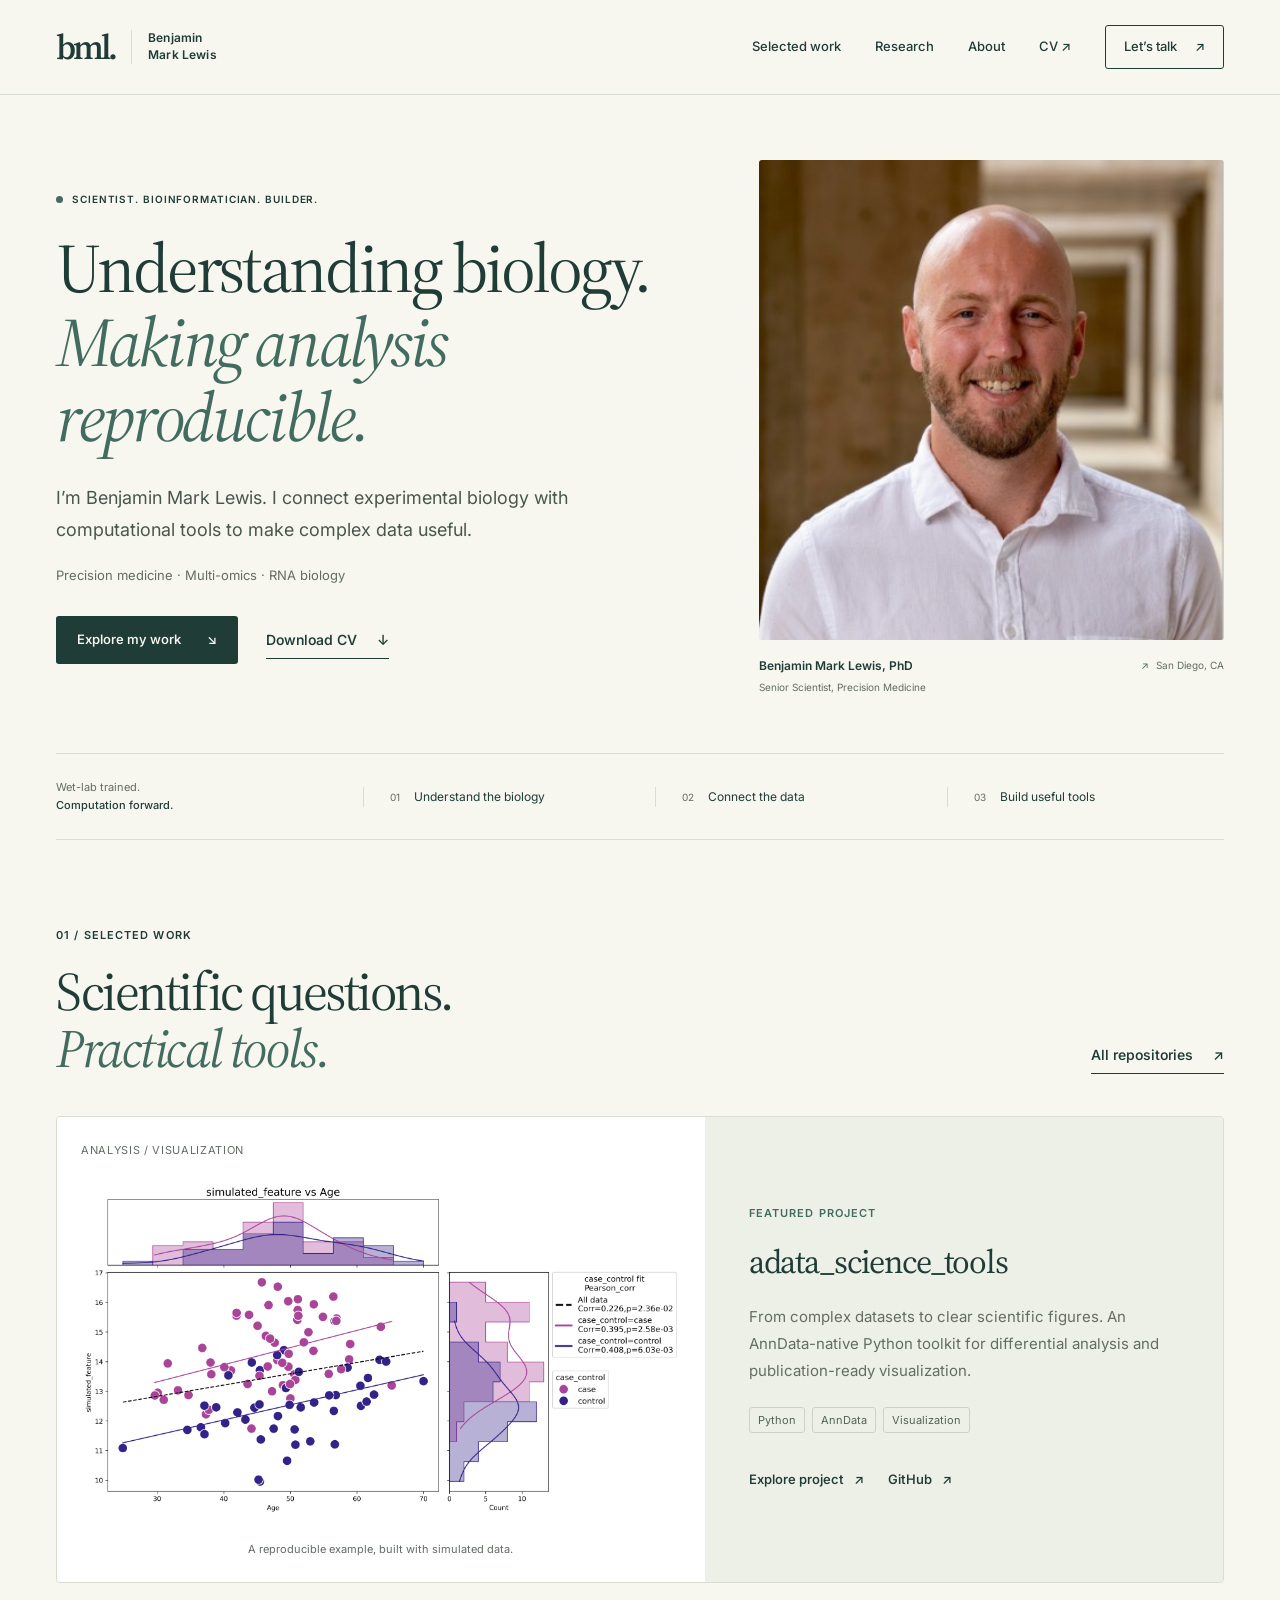
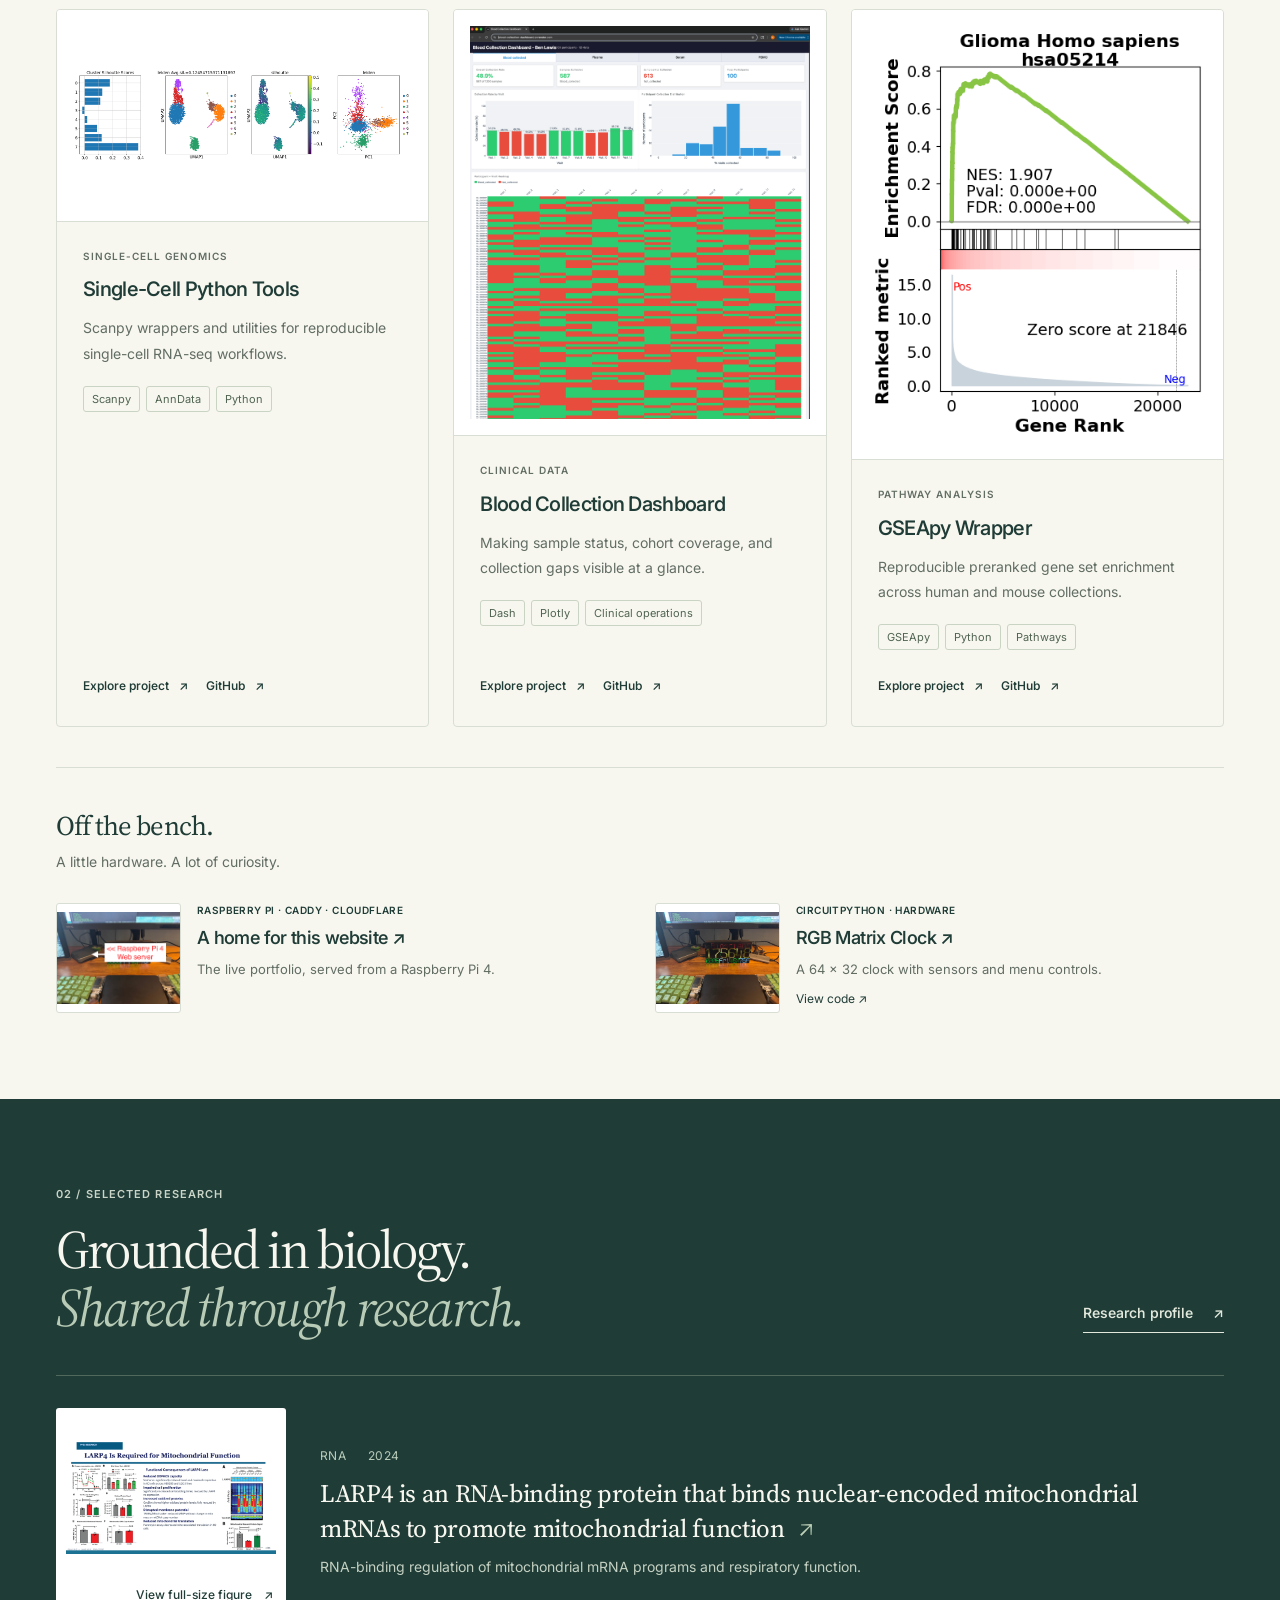
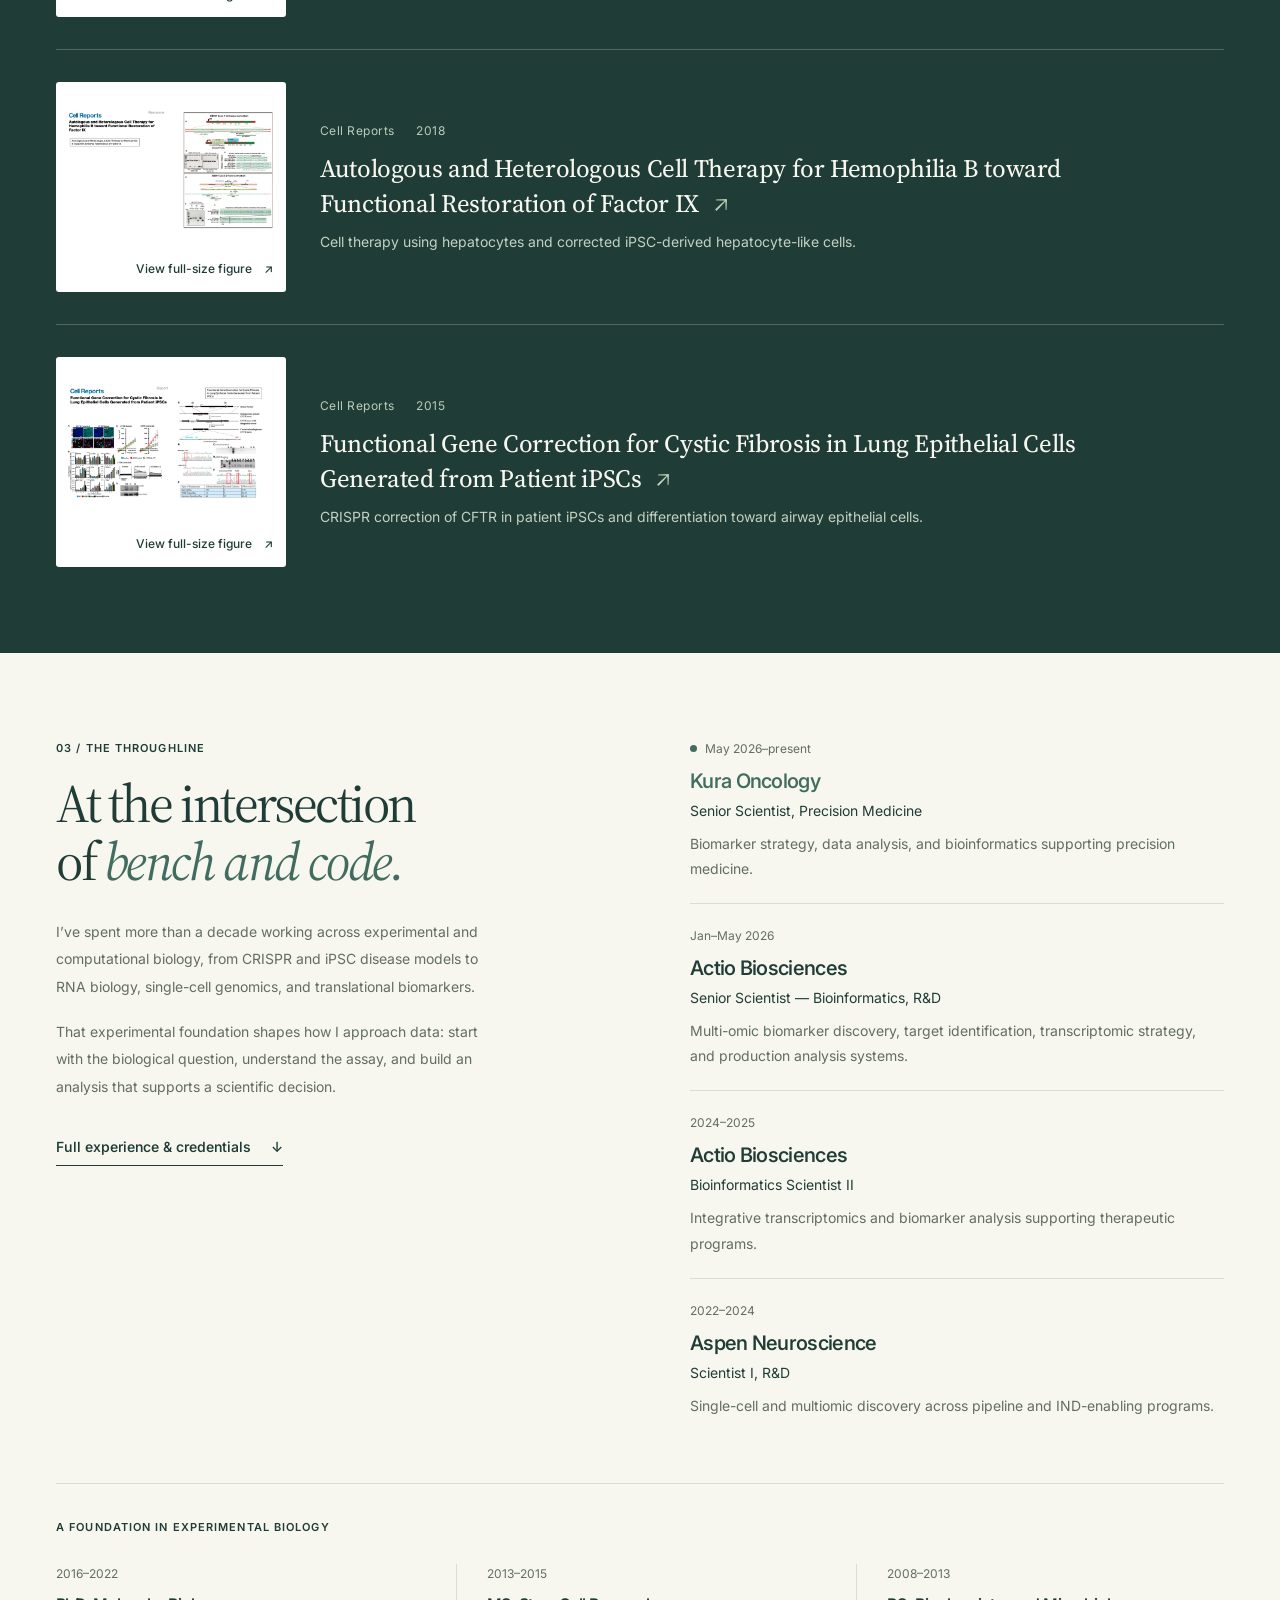
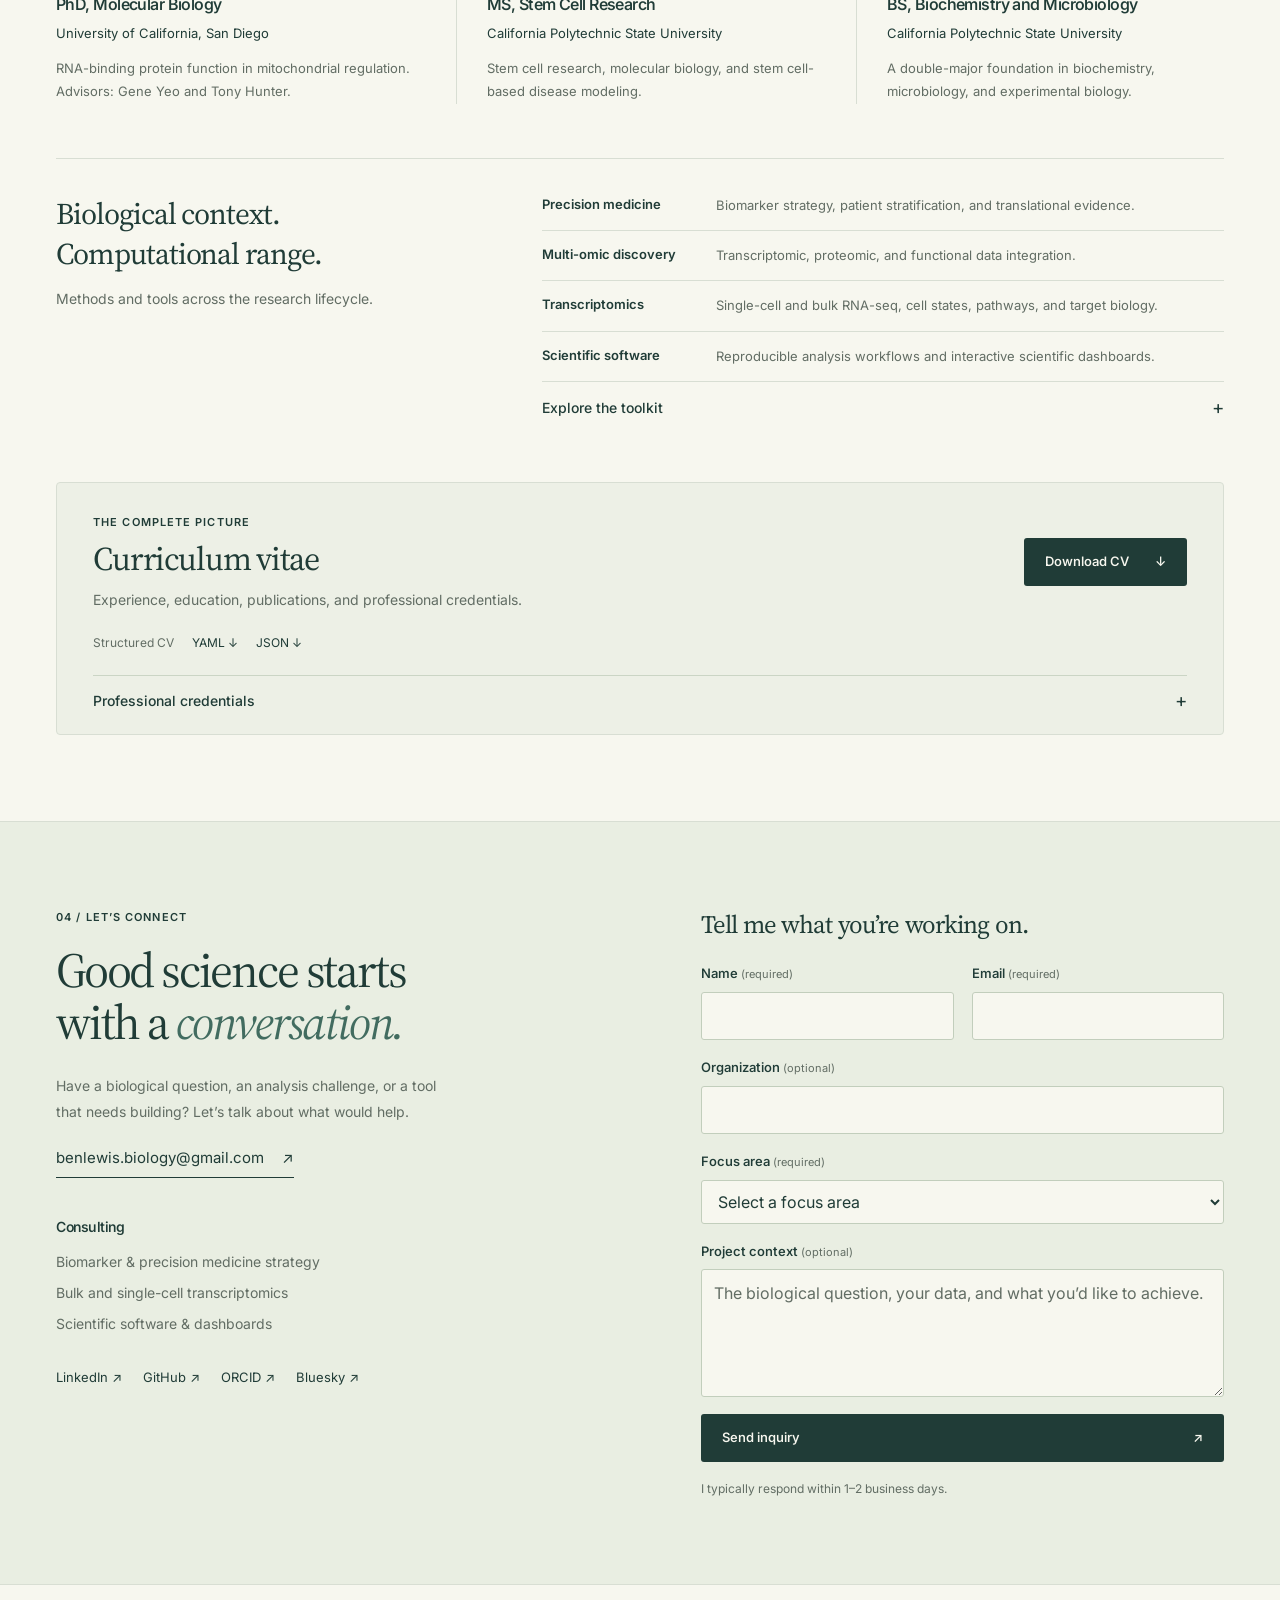
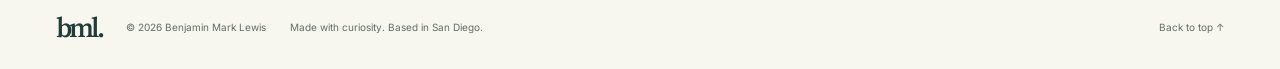
==== commit 74bca858: "Promote selected Classic Balance portfolio design" ====
--- a/index.html
+++ b/index.html
@@ -3,13 +3,13 @@
 <head>
   <meta charset="utf-8">
   <meta name="viewport" content="width=device-width, initial-scale=1">
-  <title>Benjamin Mark Lewis — Biology, translated.</title>
+  <title>Benjamin Mark Lewis — Understanding biology.</title>
   <meta name="description" content="Benjamin Mark Lewis is a bioinformatics scientist working across precision medicine, multi-omic discovery, RNA biology, and scientific software in San Diego.">
   <meta name="theme-color" content="#f7f7ef">
   <meta name="color-scheme" content="light">
   <link rel="canonical" href="https://benjaminmarklewis.com/">
-  <link rel="icon" type="image/svg+xml" href="assets/favicon.svg">
-  <meta property="og:title" content="Benjamin Mark Lewis — Biology, translated.">
+  <link rel="icon" type="image/svg+xml" href="/assets/favicon.svg">
+  <meta property="og:title" content="Benjamin Mark Lewis — Understanding biology.">
   <meta property="og:description" content="Experimental biology. Computational thinking. Tools for better scientific decisions.">
   <meta property="og:type" content="website">
   <meta property="og:url" content="https://benjaminmarklewis.com/">
@@ -18,7 +18,7 @@
   <link rel="preconnect" href="https://fonts.googleapis.com">
   <link rel="preconnect" href="https://fonts.gstatic.com" crossorigin>
   <link href="https://fonts.googleapis.com/css2?family=Inter:wght@400;450;500;550;600;650;700&family=Source+Serif+4:ital,opsz,wght@0,8..60,400;0,8..60,500;0,8..60,600;1,8..60,400;1,8..60,500&display=swap" rel="stylesheet">
-  <link rel="stylesheet" href="styles.css">
+  <link rel="stylesheet" href="styles.css?v=classic-9">
   <script src="script.js" defer></script>
   <script type="application/ld+json">
     {
@@ -49,7 +49,7 @@
         <a href="#projects">Selected work</a>
         <a href="#publications">Research</a>
         <a href="#experience">About</a>
-        <a href="assets/pdf/BL_CV_2026.pdf" target="_blank" rel="noopener">CV <span aria-hidden="true">↗</span></a>
+        <a href="/assets/pdf/BL_CV_2026.pdf" target="_blank" rel="noopener">CV <span aria-hidden="true">↗</span></a>
         <a class="nav-contact" href="#contact">Let’s talk <span aria-hidden="true">↗</span></a>
       </div>
     </nav>
@@ -58,16 +58,16 @@
     <section class="hero container" aria-labelledby="hero-title">
       <div class="hero-copy">
         <p class="eyebrow"><span class="status-dot" aria-hidden="true"></span> Scientist. Bioinformatician. Builder.</p>
-        <h1 id="hero-title">Biology,<br><em>translated.</em></h1>
+        <h1 id="hero-title">Understanding biology.<br><em>Making analysis reproducible.</em></h1>
         <p class="hero-description">I’m Benjamin Mark Lewis. I connect experimental biology with computational tools to make complex data useful.</p>
         <p class="hero-focus">Precision medicine · Multi-omics · RNA biology</p>
         <div class="hero-actions">
           <a class="button button-primary" href="#projects">Explore my work <span aria-hidden="true">↘</span></a>
-          <a class="text-link" href="assets/pdf/BL_CV_2026.pdf" download>Download CV <span aria-hidden="true">↓</span></a>
+          <a class="text-link" href="/assets/pdf/BL_CV_2026.pdf" download>Download CV <span aria-hidden="true">↓</span></a>
         </div>
       </div>
       <figure class="portrait">
-        <div class="portrait-image"><img src="assets/img/benjamin-lewis.jpg" alt="Benjamin Mark Lewis" width="520" height="650" fetchpriority="high"></div>
+        <div class="portrait-image"><img src="/assets/img/benjamin-lewis.jpg" alt="Benjamin Mark Lewis" width="408" height="540" fetchpriority="high"></div>
         <figcaption><span><strong>Benjamin Mark Lewis, PhD</strong><span>Senior Scientist, Precision Medicine</span></span><span class="location"><span aria-hidden="true">↗</span> San Diego, CA</span></figcaption>
       </figure>
     </section>
@@ -85,29 +85,29 @@
       <article class="featured-project">
         <a class="featured-visual" href="projects/adata-science-tools.html" aria-label="Explore adata_science_tools">
           <span class="image-label">Analysis / Visualization</span>
-          <img src="assets/img/projects/baseline.png" alt="Simulated feature-versus-age correlation plot with case and control fits and marginal distributions" width="3799" height="2108" loading="lazy">
+          <img src="/assets/img/projects/baseline.png" alt="Simulated feature-versus-age correlation plot with case and control fits and marginal distributions" width="3799" height="2108" loading="lazy">
           <span class="figure-caption">A reproducible example, built with simulated data.</span>
         </a>
         <div class="featured-copy"><p class="eyebrow">Featured project</p><h3>adata_science_tools</h3><p>From complex datasets to clear scientific figures. An AnnData-native Python toolkit for differential analysis and publication-ready visualization.</p><div class="tags"><span>Python</span><span>AnnData</span><span>Visualization</span></div><div class="project-links"><a href="projects/adata-science-tools.html">Explore project <span aria-hidden="true">↗</span></a><a href="https://github.com/gitbenlewis/adata_science_tools" target="_blank" rel="noopener">GitHub <span aria-hidden="true">↗</span></a></div></div>
       </article>
       <div class="project-grid">
         <article class="project-card">
-          <a class="project-image" href="projects/single-cell-python-tools.html" aria-label="Explore Single-Cell Python Tools"><img src="assets/img/projects/sctl-umap-clusters.png" alt="UMAP showing distinct single-cell clusters" width="960" height="540" loading="lazy"></a>
+          <a class="project-image" href="projects/single-cell-python-tools.html" aria-label="Explore Single-Cell Python Tools"><img src="/assets/img/projects/sctl-umap-clusters.png" alt="UMAP showing distinct single-cell clusters" width="960" height="540" loading="lazy"></a>
           <div class="project-body"><p class="eyebrow">Single-cell genomics</p><h3>Single-Cell Python Tools</h3><p>Scanpy wrappers and utilities for reproducible single-cell RNA-seq workflows.</p><div class="tags"><span>Scanpy</span><span>AnnData</span><span>Python</span></div><div class="project-links"><a href="projects/single-cell-python-tools.html">Explore project <span aria-hidden="true">↗</span></a><a href="https://github.com/gitbenlewis/single_cell_python_tools" target="_blank" rel="noopener">GitHub <span aria-hidden="true">↗</span></a></div></div>
         </article>
         <article class="project-card">
-          <a class="project-image" href="projects/blood-collection-dashboard.html" aria-label="Explore Blood Collection Dashboard"><img src="assets/img/projects/blood-collection-dashboard.png" alt="Dashboard of clinical trial biomarker collection progress" width="960" height="540" loading="lazy"></a>
+          <a class="project-image" href="projects/blood-collection-dashboard.html" aria-label="Explore Blood Collection Dashboard"><img src="/assets/img/projects/blood-collection-dashboard.png" alt="Dashboard of clinical trial biomarker collection progress" width="960" height="540" loading="lazy"></a>
           <div class="project-body"><p class="eyebrow">Clinical data</p><h3>Blood Collection Dashboard</h3><p>Making sample status, cohort coverage, and collection gaps visible at a glance.</p><div class="tags"><span>Dash</span><span>Plotly</span><span>Clinical operations</span></div><div class="project-links"><a href="projects/blood-collection-dashboard.html">Explore project <span aria-hidden="true">↗</span></a><a href="https://github.com/gitbenlewis/blood_collection_dashboard" target="_blank" rel="noopener">GitHub <span aria-hidden="true">↗</span></a></div></div>
         </article>
         <article class="project-card">
-          <a class="project-image" href="projects/gseapy-wrapper.html" aria-label="Explore GSEApy Wrapper"><img src="assets/img/projects/gsea-enrichment-plot.png" alt="Gene set enrichment plot with running enrichment score and ranked genes" width="960" height="540" loading="lazy"></a>
+          <a class="project-image" href="projects/gseapy-wrapper.html" aria-label="Explore GSEApy Wrapper"><img src="/assets/img/projects/gsea-enrichment-plot.png" alt="Gene set enrichment plot with running enrichment score and ranked genes" width="960" height="540" loading="lazy"></a>
           <div class="project-body"><p class="eyebrow">Pathway analysis</p><h3>GSEApy Wrapper</h3><p>Reproducible preranked gene set enrichment across human and mouse collections.</p><div class="tags"><span>GSEApy</span><span>Python</span><span>Pathways</span></div><div class="project-links"><a href="projects/gseapy-wrapper.html">Explore project <span aria-hidden="true">↗</span></a><a href="https://github.com/gitbenlewis/run_GSEApy_wrapper" target="_blank" rel="noopener">GitHub <span aria-hidden="true">↗</span></a></div></div>
         </article>
       </div>
       <div class="side-projects">
         <div class="side-heading"><h3>Off the bench.</h3><p>A little hardware. A lot of curiosity.</p></div>
-        <article class="side-project"><img src="assets/img/projects/website-deployment/webserver-image-new.png" alt="Raspberry Pi web server deployment diagram" width="1049" height="784" loading="lazy"><div><p class="eyebrow">Raspberry Pi · Caddy · Cloudflare</p><h3><a href="projects/website-deployment-pi-cloudflare.html">A home for this website <span aria-hidden="true">↗</span></a></h3><p>The live portfolio, served from a Raspberry Pi 4.</p></div></article>
-        <article class="side-project"><img src="assets/img/projects/rgb-matrix-clock.jpg" alt="RGB LED matrix clock hardware" width="960" height="540" loading="lazy"><div><p class="eyebrow">CircuitPython · Hardware</p><h3><a href="projects/rgb-matrix-clock.html">RGB Matrix Clock <span aria-hidden="true">↗</span></a></h3><p>A 64 × 32 clock with sensors and menu controls.</p><a class="side-source" href="https://github.com/gitbenlewis/RGB_Matrix_Clock_waveshare_64_32_pi_pico" target="_blank" rel="noopener">View code <span aria-hidden="true">↗</span></a></div></article>
+        <article class="side-project"><img src="/assets/img/projects/website-deployment/webserver-image-new.png" alt="Raspberry Pi web server deployment diagram" width="1049" height="784" loading="lazy"><div><p class="eyebrow">Raspberry Pi · Caddy · Cloudflare</p><h3><a href="projects/website-deployment-pi-cloudflare.html">A home for this website <span aria-hidden="true">↗</span></a></h3><p>The live portfolio, served from a Raspberry Pi 4.</p></div></article>
+        <article class="side-project"><img src="/assets/img/projects/rgb-matrix-clock.jpg" alt="RGB LED matrix clock hardware" width="960" height="540" loading="lazy"><div><p class="eyebrow">CircuitPython · Hardware</p><h3><a href="projects/rgb-matrix-clock.html">RGB Matrix Clock <span aria-hidden="true">↗</span></a></h3><p>A 64 × 32 clock with sensors and menu controls.</p><a class="side-source" href="https://github.com/gitbenlewis/RGB_Matrix_Clock_waveshare_64_32_pi_pico" target="_blank" rel="noopener">View code <span aria-hidden="true">↗</span></a></div></article>
       </div>
     </section>
 
@@ -116,15 +116,15 @@
         <div class="section-heading"><div><p class="eyebrow">02 / Selected research</p><h2 id="research-title">Grounded in biology.<br><em>Shared through research.</em></h2></div><a class="text-link" href="https://orcid.org/0000-0002-4135-3967" target="_blank" rel="noopener">Research profile <span aria-hidden="true">↗</span></a></div>
         <div class="publication-list">
           <article class="publication">
-            <img src="assets/img/publications/larp4-graphical-abstract.png" alt="Graphical abstract for the LARP4 mitochondrial RNA biology study" width="1400" height="787" loading="lazy">
+            <a class="figure-link" href="/assets/img/publications/larp4-graphical-abstract.png" target="_blank" rel="noopener" aria-label="View full-size: Graphical abstract for the LARP4 mitochondrial RNA biology study"><img src="/assets/img/publications/larp4-graphical-abstract.png" alt="Graphical abstract for the LARP4 mitochondrial RNA biology study" width="1400" height="787" loading="lazy"><span class="figure-action">View full-size figure <span aria-hidden="true">↗</span></span></a>
             <div><p class="publication-meta">RNA <span>2024</span></p><h3><a href="https://doi.org/10.1261/rna.079799.123" target="_blank" rel="noopener">LARP4 is an RNA-binding protein that binds nuclear-encoded mitochondrial mRNAs to promote mitochondrial function <span aria-hidden="true">↗</span></a></h3><p class="publication-summary">RNA-binding regulation of mitochondrial mRNA programs and respiratory function.</p></div>
           </article>
           <article class="publication">
-            <img src="assets/img/publications/hemophilia-b-graphical-abstract.png" alt="Graphical abstract for the Hemophilia B cell therapy study" width="1400" height="787" loading="lazy">
+            <a class="figure-link" href="/assets/img/publications/hemophilia-b-graphical-abstract.png" target="_blank" rel="noopener" aria-label="View full-size: Graphical abstract for the Hemophilia B cell therapy study"><img src="/assets/img/publications/hemophilia-b-graphical-abstract.png" alt="Graphical abstract for the Hemophilia B cell therapy study" width="1400" height="787" loading="lazy"><span class="figure-action">View full-size figure <span aria-hidden="true">↗</span></span></a>
             <div><p class="publication-meta">Cell Reports <span>2018</span></p><h3><a href="https://doi.org/10.1016/j.celrep.2018.03.121" target="_blank" rel="noopener">Autologous and Heterologous Cell Therapy for Hemophilia B toward Functional Restoration of Factor IX <span aria-hidden="true">↗</span></a></h3><p class="publication-summary">Cell therapy using hepatocytes and corrected iPSC-derived hepatocyte-like cells.</p></div>
           </article>
           <article class="publication">
-            <img src="assets/img/publications/cystic-fibrosis-graphical-abstract.png" alt="Graphical abstract for the cystic fibrosis iPSC gene correction study" width="1400" height="787" loading="lazy">
+            <a class="figure-link" href="/assets/img/publications/cystic-fibrosis-graphical-abstract.png" target="_blank" rel="noopener" aria-label="View full-size: Graphical abstract for the cystic fibrosis iPSC gene correction study"><img src="/assets/img/publications/cystic-fibrosis-graphical-abstract.png" alt="Graphical abstract for the cystic fibrosis iPSC gene correction study" width="1400" height="787" loading="lazy"><span class="figure-action">View full-size figure <span aria-hidden="true">↗</span></span></a>
             <div><p class="publication-meta">Cell Reports <span>2015</span></p><h3><a href="https://doi.org/10.1016/j.celrep.2015.07.062" target="_blank" rel="noopener">Functional Gene Correction for Cystic Fibrosis in Lung Epithelial Cells Generated from Patient iPSCs <span aria-hidden="true">↗</span></a></h3><p class="publication-summary">CRISPR correction of CFTR in patient iPSCs and differentiation toward airway epithelial cells.</p></div>
           </article>
         </div>
@@ -160,8 +160,8 @@
         </div>
       </div>
       <div class="cv-block" id="cv">
-        <div class="cv-heading"><div><p class="eyebrow">The complete picture</p><h3>Curriculum vitae</h3><p>Experience, education, publications, and professional credentials.</p></div><a class="button button-primary" href="assets/pdf/BL_CV_2026.pdf" download>Download CV <span aria-hidden="true">↓</span></a></div>
-        <div class="cv-formats"><span>Structured CV</span><a href="assets/data/cv.yml" download>YAML <span aria-hidden="true">↓</span></a><a href="assets/data/cv.json" download>JSON <span aria-hidden="true">↓</span></a></div>
+        <div class="cv-heading"><div><p class="eyebrow">The complete picture</p><h3>Curriculum vitae</h3><p>Experience, education, publications, and professional credentials.</p></div><a class="button button-primary" href="/assets/pdf/BL_CV_2026.pdf" download>Download CV <span aria-hidden="true">↓</span></a></div>
+        <div class="cv-formats"><span>Structured CV</span><a href="/assets/data/cv.yml" download>YAML <span aria-hidden="true">↓</span></a><a href="/assets/data/cv.json" download>JSON <span aria-hidden="true">↓</span></a></div>
         <details class="credentials"><summary>Professional credentials <span aria-hidden="true">+</span></summary><ul>
           <li><strong>Pharmaceutical Data Integrity: ALCOA and ALCOA+</strong><span>GxP Training · Issued Oct 2025 · Expires Oct 2026</span></li>
           <li><strong>General Data Protection Regulation for Pharmaceuticals and Clinical Trials</strong><span>GxP Training · Issued Oct 2025 · Expires Oct 2026</span></li>
--- a/styles.css
+++ b/styles.css
@@ -28,30 +28,35 @@
 .navigation { display: flex; justify-content: space-between; align-items: center; gap: 28px; min-height: 94px; }
 .brand { display: inline-flex; align-items: center; gap: 16px; }
 .brand-mark { font-family: var(--serif); font-weight: 600; font-size: 35px; letter-spacing: -3px; line-height: 1; }
-.brand-name { border-left: 1px solid var(--line); padding-left: 16px; font-size: 11px; font-weight: 600; line-height: 1.4; letter-spacing: .015em; }
+.brand-name { border-left: 1px solid var(--line); padding-left: 16px; font-size: 12px; font-weight: 600; line-height: 1.4; letter-spacing: .015em; }
 .nav-links { display: flex; gap: 34px; align-items: center; font-size: 13px; font-weight: 500; }
 .nav-links > a { padding-block: 10px; }
 .nav-links > a:hover { text-decoration: underline; }
+.nav-links > a[aria-current] { text-decoration: underline; text-decoration-thickness: 2px; text-underline-offset: 8px; }
 .nav-links .nav-contact { border: 1px solid var(--ink); padding: 10px 18px; border-radius: 3px; }
 .nav-contact span { margin-left: 15px; }
 .menu-toggle { color: var(--ink); background: none; border: 1px solid var(--line); padding: 8px 14px; min-height: 44px; }
-.hero { display: grid; grid-template-columns: 1.35fr 1fr; gap: 72px; align-items: center; padding-block: 72px 62px; }
+.hero { display: grid; grid-template-columns: 1.25fr 1fr; gap: 72px; align-items: center; padding-block: 58px; }
+.hero-identity { font-size: 19px; font-weight: 550; letter-spacing: -.025em; }
+.hero-identity > span { display: block; margin-top: 5px; font-size: 12px; font-weight: 400; letter-spacing: 0; color: var(--muted); }
 .eyebrow { display: flex; align-items: center; gap: 9px; font-size: 11px; letter-spacing: .1em; text-transform: uppercase; font-weight: 600; }
 .status-dot { width: 7px; height: 7px; border-radius: 50%; background: var(--accent); }
 h1, h2 { font-family: var(--serif); font-weight: 400; line-height: 1.07; letter-spacing: -.045em; }
 h1 { margin: 24px 0; font-size: clamp(66px, 7.5vw, 106px); }
 h1 em, h2 em { font-weight: 400; color: var(--accent); }
 .hero-description { font-size: 18px; line-height: 1.8; max-width: 470px; color: #48574e; }
-.hero-focus { margin-top: 18px; font-size: 13px; color: var(--muted); }
+.hero-focus { display: flex; align-items: center; gap: 9px; margin-top: 18px; font-size: 12px; color: var(--muted); }
+.hero-focus .status-dot { flex-shrink: 0; }
 .hero-actions { display: flex; align-items: center; gap: 28px; flex-wrap: wrap; margin-top: 30px; }
 .button { display: inline-flex; align-items: center; justify-content: center; gap: 26px; min-height: 48px; padding: 12px 20px; border: 1px solid transparent; border-radius: 3px; font-size: 13px; font-weight: 550; transition: background .2s, color .2s; }
 .button-primary { background: var(--ink); color: var(--paper); }
 .button-primary:hover { background: #385b50; }
 .text-link { display: inline-flex; align-items: center; gap: 20px; font-size: 14px; font-weight: 550; padding-block: 7px; border-bottom: 1px solid currentColor; }
 .text-link:hover { color: var(--accent); }
-.portrait-image { height: 435px; background: var(--wash); border-radius: 3px; overflow: hidden; }
+.portrait { width: 100%; max-width: 440px; justify-self: end; }
+.portrait-image { height: 500px; background: var(--wash); border-radius: 5px; overflow: hidden; }
 .portrait-image img { height: 100%; width: 100%; object-fit: cover; object-position: center 40%; }
-.portrait figcaption { display: flex; justify-content: space-between; align-items: flex-start; gap: 12px; padding-top: 16px; font-size: 10px; color: var(--muted); }
+.portrait figcaption { display: flex; justify-content: space-between; align-items: flex-start; gap: 12px; padding-top: 16px; font-size: 11px; color: var(--muted); }
 .portrait figcaption strong { display: block; margin-bottom: 3px; color: var(--ink); font-size: 12px; font-weight: 600; }
 .location { white-space: nowrap; padding-top: 1px; }
 .location > span { color: var(--accent); margin-right: 4px; }
@@ -66,28 +71,35 @@
 .section-heading .eyebrow { margin-bottom: 18px; }
 .section-heading > .text-link { margin-bottom: 4px; white-space: nowrap; }
 .featured-project { display: grid; grid-template-columns: 1.25fr 1fr; border: 1px solid var(--line); border-radius: 4px; overflow: hidden; }
+.featured-project--secondary { grid-template-columns: 1fr 1.25fr; margin-top: 26px; }
 .featured-visual { display: flex; flex-direction: column; justify-content: space-between; gap: 24px; min-width: 0; padding: 24px; background: white; }
 .image-label, .figure-caption { font-size: 11px; letter-spacing: .06em; color: var(--muted); }
 .image-label { text-transform: uppercase; }
 .featured-visual img { width: 100%; }
+.figure-link { display: block; color: var(--ink); background: white; border-radius: 3px; }
+.figure-action { display: flex; justify-content: flex-end; gap: 12px; padding: 12px 3px 3px; font-size: 12px; font-family: var(--sans); font-weight: 500; }
+.figure-link:hover .figure-action { text-decoration: underline; text-underline-offset: 4px; }
 .figure-caption { text-align: center; letter-spacing: 0; }
 .featured-copy { display: flex; align-items: flex-start; flex-direction: column; justify-content: center; padding: 44px; background: var(--wash); }
 .featured-copy .eyebrow { color: var(--accent); }
 h3 { font-size: 20px; font-weight: 550; letter-spacing: -.035em; line-height: 1.35; }
 .featured-copy h3 { margin: 18px 0; font-size: clamp(21px, 2.2vw, 28px); overflow-wrap: anywhere; }
+.featured-copy h3 a:hover { text-decoration: underline; text-decoration-thickness: 1px; }
 .featured-copy > p:not(.eyebrow) { font-size: 15px; line-height: 1.8; color: var(--muted); }
+.project-highlights { display: grid; gap: 7px; padding-left: 17px; margin: 20px 0 0; font-size: 13px; color: var(--ink); }
+.project-highlights li::marker { color: var(--accent); }
 .tags { display: flex; flex-wrap: wrap; gap: 7px; margin-top: 23px; }
 .tags span { font-size: 11px; border: 1px solid #cad4c5; border-radius: 3px; padding: 3px 8px; color: #516452; }
 .project-links { display: flex; flex-wrap: wrap; gap: 24px; margin-top: 32px; font-size: 13px; font-weight: 550; }
 .project-links a { display: inline-flex; align-items: center; gap: 10px; padding-block: 4px; }
 .project-links a:hover { text-decoration: underline; }
-.project-grid { display: grid; grid-template-columns: repeat(3, minmax(0, 1fr)); gap: 24px; margin-top: 26px; }
+.project-grid { display: grid; grid-template-columns: repeat(2, minmax(0, 1fr)); gap: 24px; margin-top: 26px; }
 .project-card { display: flex; flex-direction: column; min-width: 0; border: 1px solid var(--line); border-radius: 4px; overflow: hidden; }
 .project-image { display: flex; align-items: center; background: var(--white); padding: 16px; aspect-ratio: 1.75; border-bottom: 1px solid var(--line); }
 .project-image img { width: 100%; height: 100%; object-fit: contain; }
 .project-body { display: flex; flex-direction: column; flex: 1; padding: 26px; }
 .project-body .eyebrow { font-size: 10px; color: var(--muted); }
-.project-body h3 { font-size: 18px; margin-block: 12px; }
+.project-body h3 { font-size: 22px; margin-block: 12px; }
 .project-body > p:not(.eyebrow) { color: var(--muted); font-size: 14px; line-height: 1.8; }
 .project-body .tags { margin-top: 20px; margin-bottom: 22px; }
 .project-body .project-links { margin-top: auto; gap: 18px; font-size: 12px; }
@@ -109,7 +121,8 @@
 .research .text-link:hover { color: #b8cbb6; }
 .publication { display: grid; grid-template-columns: 230px 1fr; align-items: center; gap: 34px; border-top: 1px solid #51695c; padding-block: 32px; }
 .publication:last-child { padding-bottom: 0; }
-.publication > img { width: 230px; height: 155px; background: white; object-fit: contain; border-radius: 2px; }
+.publication > .figure-link { padding: 10px; }
+.publication .figure-link img { width: 100%; height: 155px; object-fit: contain; }
 .publication-meta { font-size: 12px; color: #bacdbb; letter-spacing: .04em; margin-bottom: 10px; }
 .publication-meta span { margin-left: 18px; }
 .publication h3 { font-size: 21px; font-weight: 450; letter-spacing: -.015em; line-height: 1.55; max-width: 860px; }
@@ -199,9 +212,16 @@
 .project-detail { border-top: 1px solid var(--line); padding-top: 54px; }
 .project-detail__layout { display: grid; grid-template-columns: .7fr 1.6fr; gap: 70px; align-items: start; }
 .project-detail__layout > * { min-width: 0; }
+.project-detail__meta { position: sticky; top: 122px; max-height: calc(100vh - 146px); overflow-y: auto; padding-right: 12px; }
 .section__label { font-size: 11px; text-transform: uppercase; letter-spacing: .1em; color: var(--accent); font-weight: 600; }
 .project-detail__meta h2 { font-size: 32px; margin-block: 14px 18px; }
 .project-detail__meta > p { font-size: 14px; color: var(--muted); }
+.article-nav { margin-top: 28px; padding-top: 22px; border-top: 1px solid var(--line); }
+.article-nav > p { font-size: 12px; text-transform: uppercase; letter-spacing: .07em; font-weight: 600; }
+.article-nav ol { list-style: none; padding: 0; margin: 12px 0 0; }
+.article-nav a { display: block; padding: 8px 0 8px 13px; border-left: 2px solid var(--line); color: var(--muted); font-size: 13px; line-height: 1.5; }
+.article-nav a:hover, .article-nav a[aria-current] { border-color: var(--accent); color: var(--ink); background: var(--wash); }
+.article-nav a[aria-current] { font-weight: 550; }
 .project-detail__content { font-size: 16px; line-height: 1.9; }
 .project-detail__content h2 { font-size: 32px; letter-spacing: -.025em; margin-block: 38px 18px; }
 .project-detail__content h2:first-child { margin-top: 0; }
@@ -209,12 +229,23 @@
 .project-detail__content ul, .project-detail__content ol { padding-left: 24px; margin-block: 18px; }
 .project-detail__content li { padding-left: 5px; margin-bottom: 12px; }
 .project-detail__content a { text-decoration: underline; overflow-wrap: anywhere; }
+.project-detail__content .figure-link { text-decoration: none; }
 .project-detail__content pre { padding: 22px; overflow-x: auto; background: #233730; color: #eaf0e5; border-radius: 4px; line-height: 1.7; }
 .project-detail__content code { font-size: 13px; }
 .project-detail__content :not(pre) > code { overflow-wrap: anywhere; }
 .project-detail__content > figure { margin-block: 28px; }
 .project-detail__content figure img { width: 100%; border: 1px solid var(--line); }
 .project-detail__content figcaption { color: var(--muted); font-size: 12px; margin-top: 12px; }
+.project-table { margin-block: 22px; }
+.project-table > div { display: grid; grid-template-columns: minmax(140px, .75fr) 1.5fr; gap: 25px; padding: 20px; border-bottom: 1px solid var(--line); }
+.project-table > div:first-child { border-top: 1px solid var(--line); }
+.project-table > div:nth-child(odd) { background: var(--wash); }
+.project-table dt { font-size: 14px; font-weight: 600; }
+.project-table dd { margin: 0; font-size: 14px; color: var(--muted); }
+.project-screenshot-grid { display: grid; grid-template-columns: repeat(2, minmax(0, 1fr)); gap: 28px; margin-block: 28px; }
+.project-screenshot-grid figure { min-width: 0; }
+.project-screenshot-grid img { height: 230px; object-fit: contain; object-position: top; background: white; }
+.project-screenshot-grid--tall img { height: 340px; }
 .repository-hero { padding-block: 60px 42px; }
 .repository-hero__grid { display: grid; grid-template-columns: 1.6fr 1fr; gap: 60px; align-items: center; }
 .repository-hero h1 { font-size: clamp(42px, 5vw, 66px); max-width: 700px; margin-block: 18px 25px; }
@@ -253,14 +284,14 @@
 @media (max-width: 1050px) {
   .container { width: calc(100% - 64px); }
   .hero { gap: 40px; }
-  .portrait-image { height: 405px; }
+  .portrait-image { height: 455px; }
   .portrait figcaption { flex-direction: column; gap: 8px; }
   .focus-strip > span { padding-left: 18px; gap: 9px; }
   .featured-copy { padding: 30px; }
   .nav-links { gap: 23px; }
   .project-grid { gap: 16px; }
   .project-body { padding: 20px; }
-  .project-body h3 { font-size: 16px; }
+  .project-body h3 { font-size: 20px; }
   .side-projects { grid-template-columns: 1fr 1fr; gap: 25px; }
   .side-heading { grid-column: 1 / -1; }
   .about-grid, .contact-grid { gap: 48px; }
@@ -276,17 +307,18 @@
   .container { width: calc(100% - 40px); }
   .navigation { min-height: 76px; flex-wrap: wrap; gap: 0; }
   .brand-mark { font-size: 32px; }
-  .brand-name { font-size: 10px; }
+  .brand-name { font-size: 11px; }
   .nav-links { width: 100%; gap: 8px; flex-wrap: wrap; padding-block: 14px; }
   .nav-links > a { padding: 10px 12px; }
   .navigation[data-enhanced] .nav-links { display: none; }
   .navigation[data-enhanced] .nav-links.is-open { display: flex; }
   .hero { grid-template-columns: 1fr; gap: 40px; padding-block: 45px 34px; }
+  .hero-identity { font-size: 18px; }
   h1 { font-size: clamp(65px, 13.5vw, 94px); margin-block: 20px; }
   .eyebrow { font-size: 10px; }
   .hero-description { font-size: 16px; max-width: 520px; }
   .hero-actions { margin-top: 26px; }
-  .portrait { max-width: 520px; width: 100%; }
+  .portrait { max-width: 520px; width: 100%; justify-self: start; }
   .portrait-image { height: 410px; }
   .portrait figcaption { flex-direction: row; }
   .focus-strip { grid-template-columns: 1fr; gap: 14px; padding-block: 23px; }
@@ -308,7 +340,7 @@
   .side-project h3 { font-size: 15px; }
   .side-project p:not(.eyebrow) { font-size: 13px; }
   .publication { grid-template-columns: 1fr; gap: 22px; align-items: start; padding-block: 28px; }
-  .publication > img { width: 100%; height: auto; max-height: 250px; margin-top: 0; }
+  .publication .figure-link img { height: auto; max-height: 250px; }
   .publication h3 { font-size: 19px; }
   .publication-summary { font-size: 14px; }
   .about-grid, .contact-grid { grid-template-columns: 1fr; gap: 38px; }
@@ -328,7 +360,12 @@
   .project-hero { padding-block: 35px; }
   .project-hero__grid, .project-detail__layout { grid-template-columns: 1fr; gap: 30px; }
   .project-hero h1 { font-size: 43px; }
-  .project-detail__meta { border-bottom: 1px solid var(--line); padding-bottom: 28px; }
+  .project-detail__meta { position: static; max-height: none; overflow: visible; padding-right: 0; border-bottom: 1px solid var(--line); padding-bottom: 28px; }
+  .article-nav ol { display: grid; grid-template-columns: repeat(2, minmax(0, 1fr)); gap: 4px 16px; }
+  .article-nav a { height: 100%; }
+  .project-table > div { grid-template-columns: 1fr; gap: 8px; padding: 17px; }
+  .project-screenshot-grid { grid-template-columns: 1fr; }
+  .project-screenshot-grid img { height: auto; max-height: 450px; }
   .project-detail__content { font-size: 15px; }
   .repository-hero { padding-block: 40px 30px; }
   .repository-directory__grid { grid-template-columns: 1fr; }
@@ -343,3 +380,37 @@
   html { scroll-behavior: auto; }
   *, *::before, *::after { transition: none !important; }
 }
+
+/* Classic Balance: the live portfolio's composition with the notebook headline. */
+.hero { grid-template-columns: minmax(0, 1.35fr) minmax(0, 1fr); gap: 68px; padding-block: 65px 58px; }
+.hero h1 { font-size: clamp(48px, 5.4vw, 76px); line-height: 1.08; margin-block: 23px 27px; text-wrap: balance; }
+.hero .eyebrow { font-size: 10px; letter-spacing: .09em; }
+.hero-description { max-width: 520px; font-size: 18px; }
+.hero-focus { font-size: 13px; }
+.portrait { max-width: 465px; }
+.portrait-image { height: 480px; border-radius: 3px; }
+.portrait-image img { object-position: center 40%; }
+.portrait figcaption { font-size: 10px; }
+.project-grid { grid-template-columns: repeat(3, minmax(0, 1fr)); }
+.project-body h3 { font-size: 20px; }
+.featured-copy h3 { font-family: var(--serif); font-size: 33px; font-weight: 400; }
+.project-body .tags { gap: 6px; }
+.project-body .project-links { gap: 18px; }
+.publication h3 { font-family: var(--serif); font-size: 25px; line-height: 1.4; }
+@media (max-width: 1050px) {
+  .hero { gap: 38px; }
+  .portrait-image { height: 430px; }
+  .project-body { padding: 20px; }
+  .project-body h3 { font-size: 19px; }
+}
+@media (max-width: 760px) {
+  .hero { grid-template-columns: 1fr; padding-block: 42px 35px; gap: 34px; }
+  .hero h1 { font-size: clamp(42px, 10.8vw, 68px); }
+  .hero-description { font-size: 16px; }
+  .portrait { max-width: 470px; justify-self: center; }
+  .portrait-image { height: auto; aspect-ratio: 4 / 5; }
+  .project-grid { grid-template-columns: 1fr; }
+  .project-body { padding: 25px; }
+  .project-body h3 { font-size: 23px; }
+  .publication h3 { font-size: 24px; }
+}
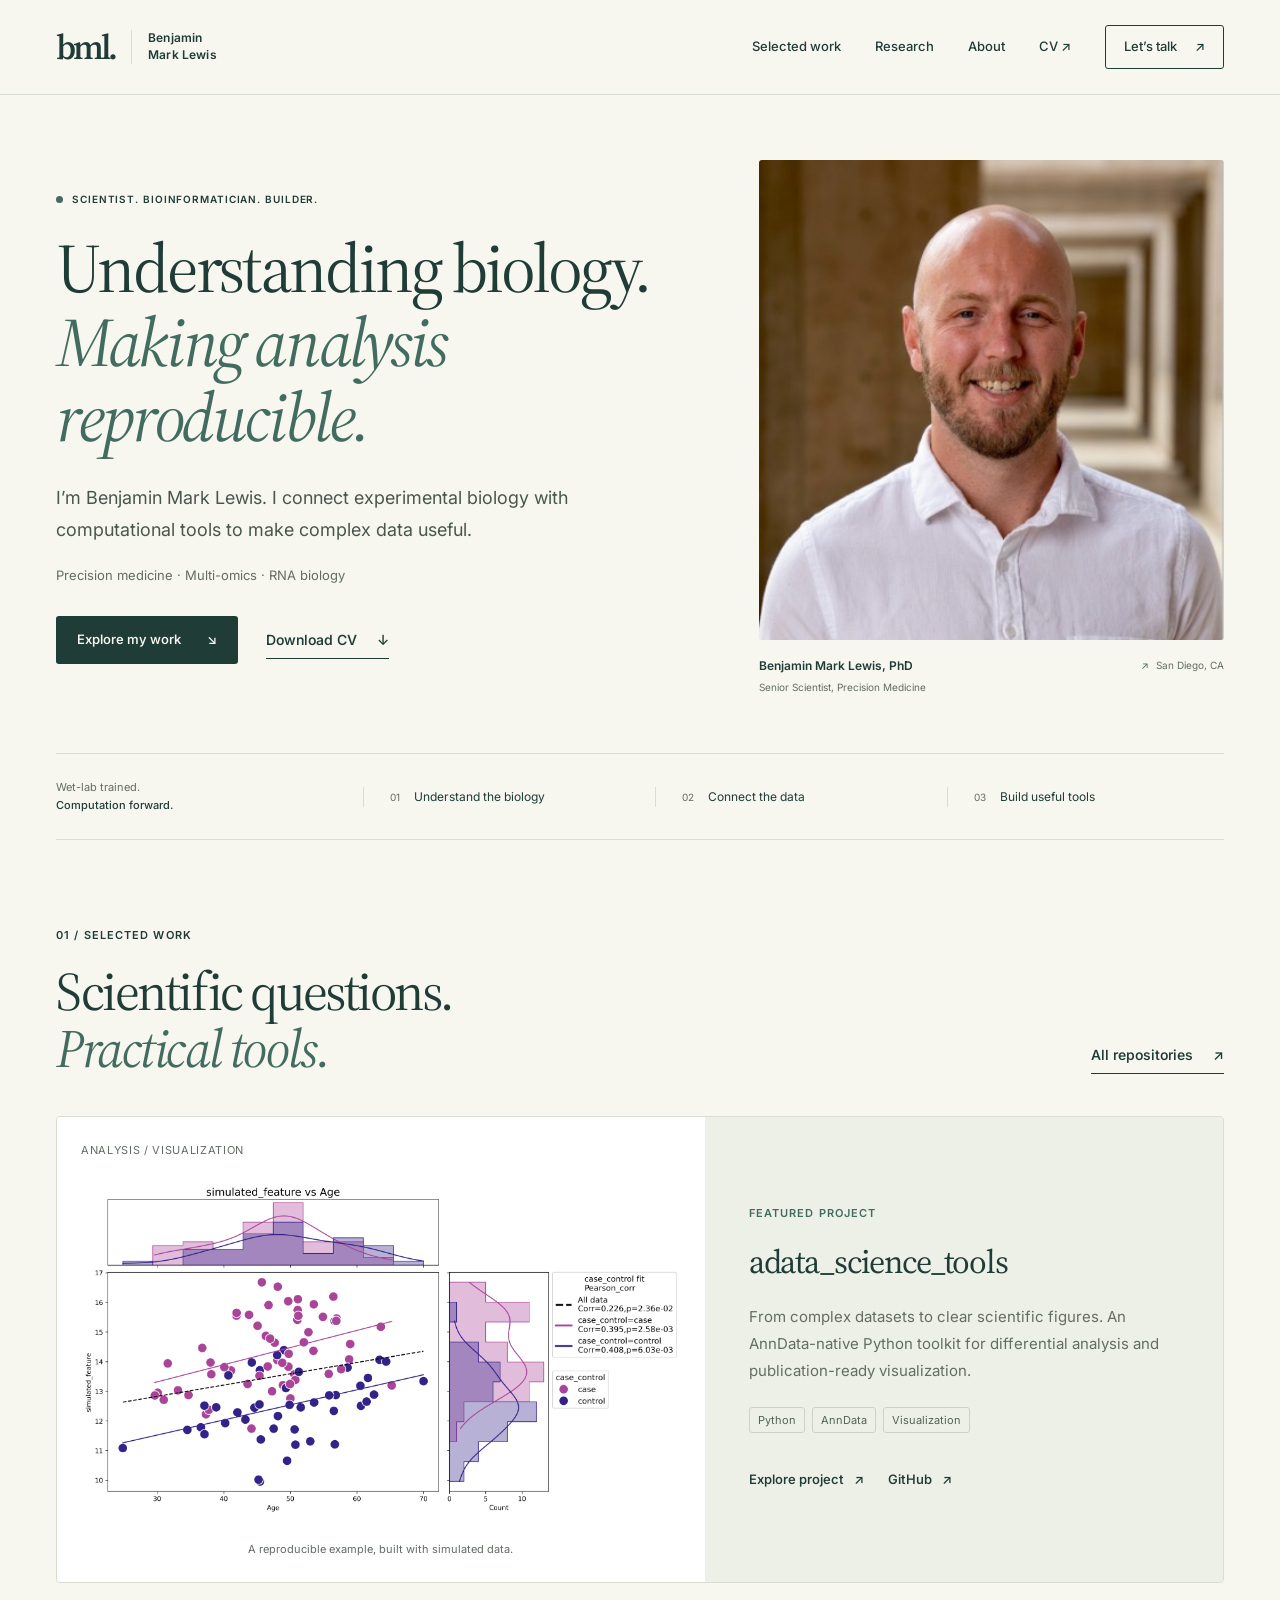
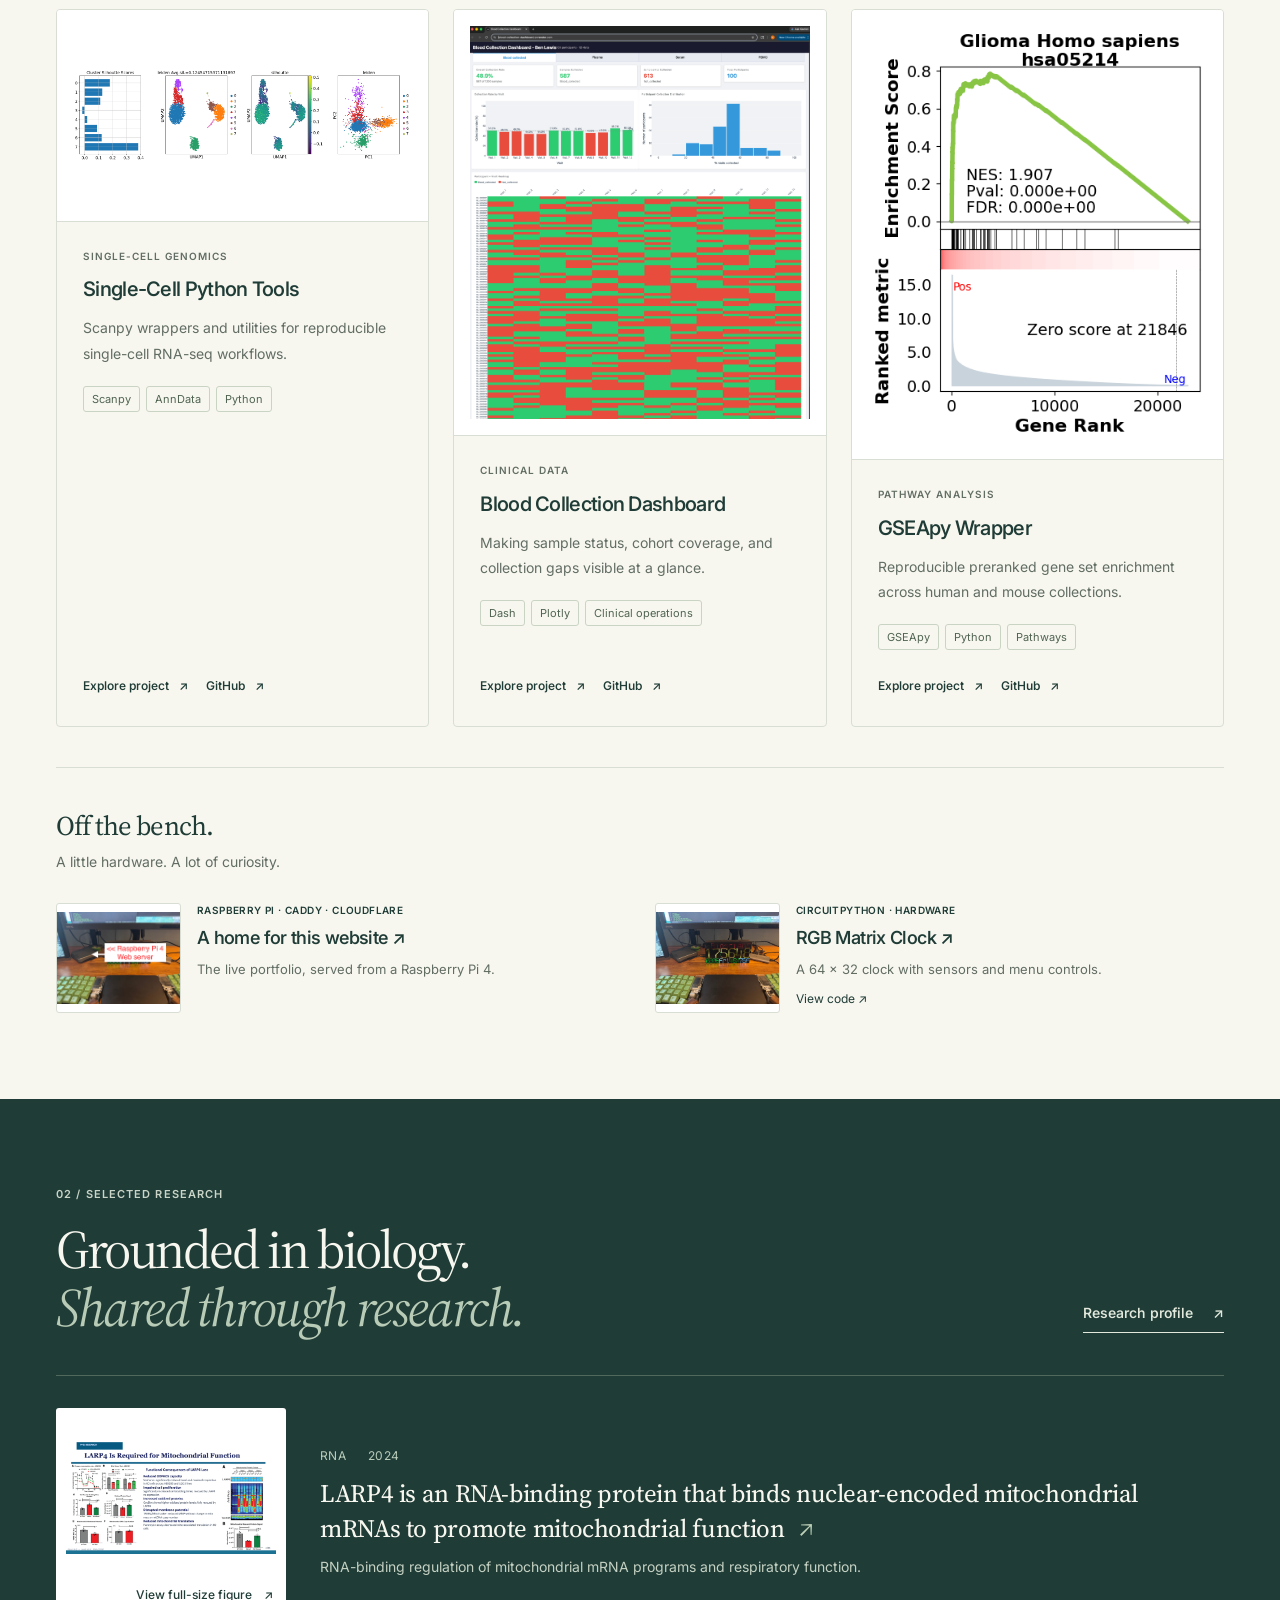
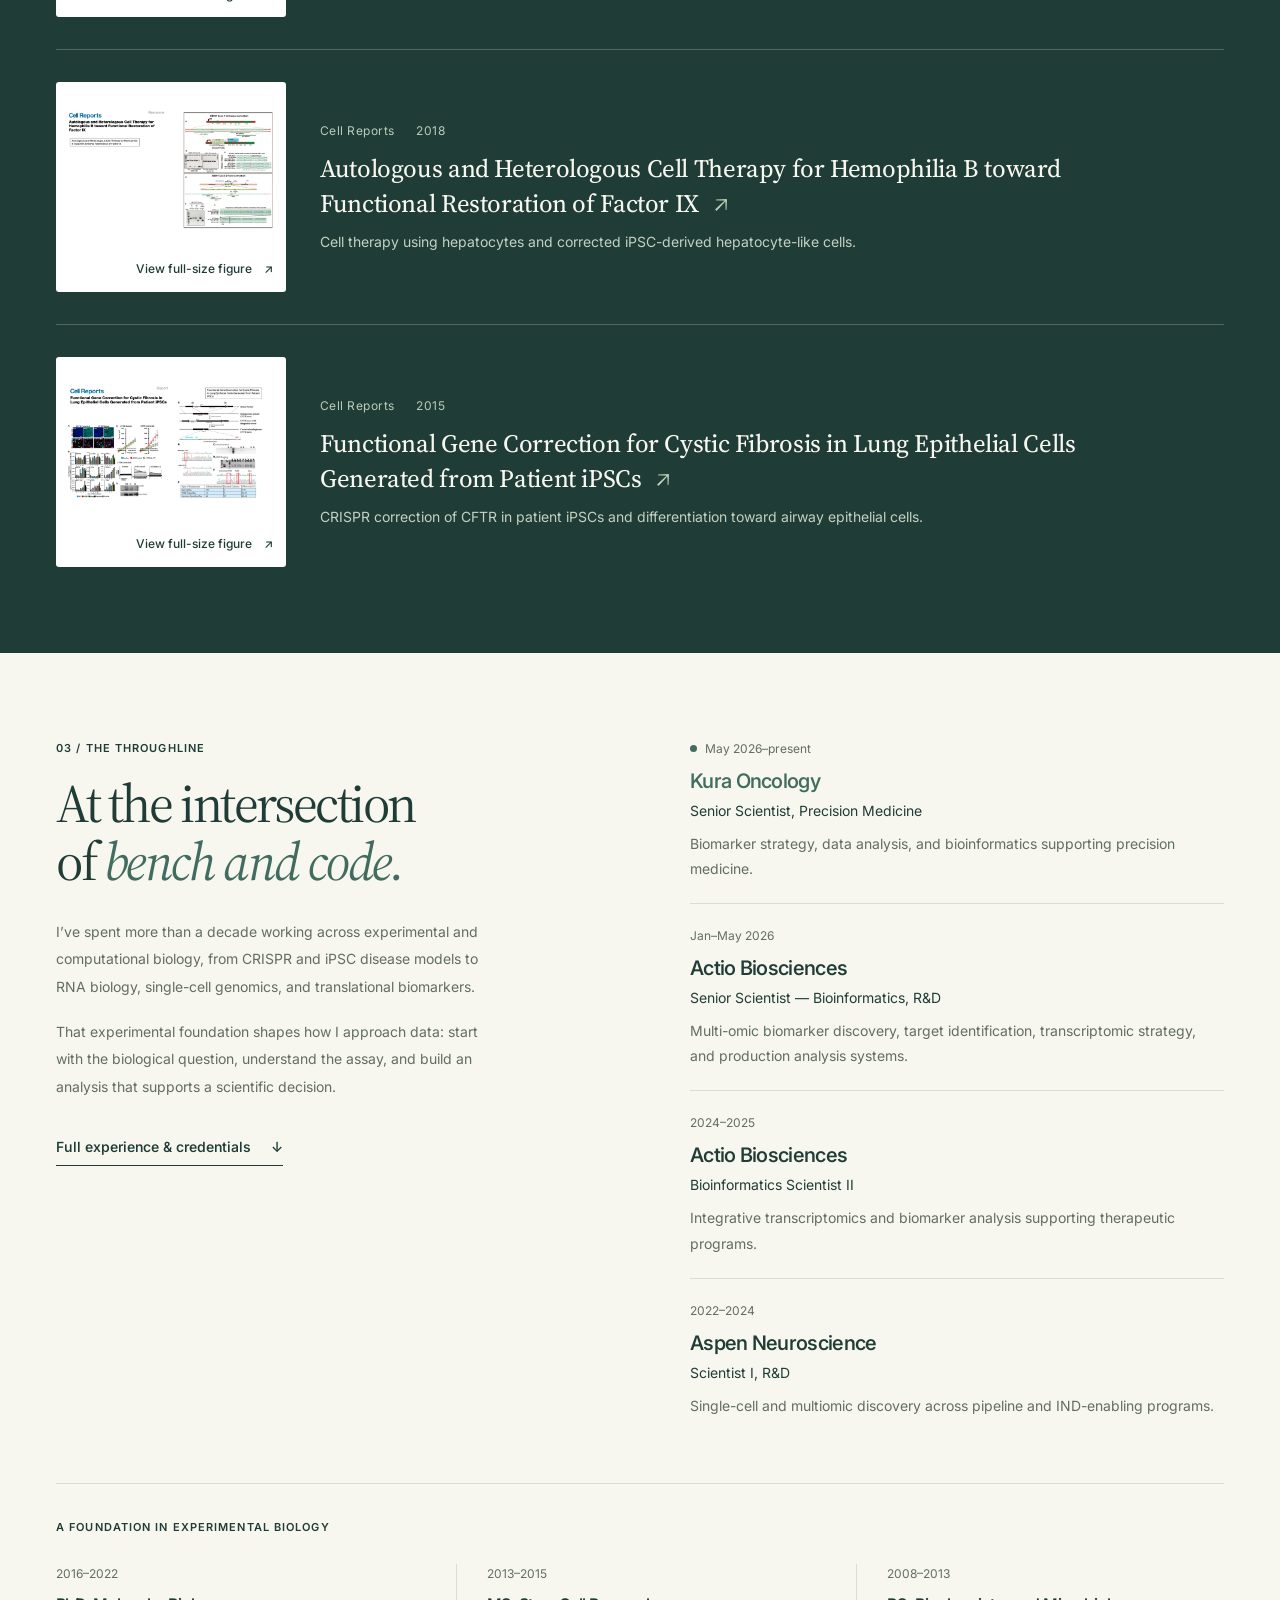
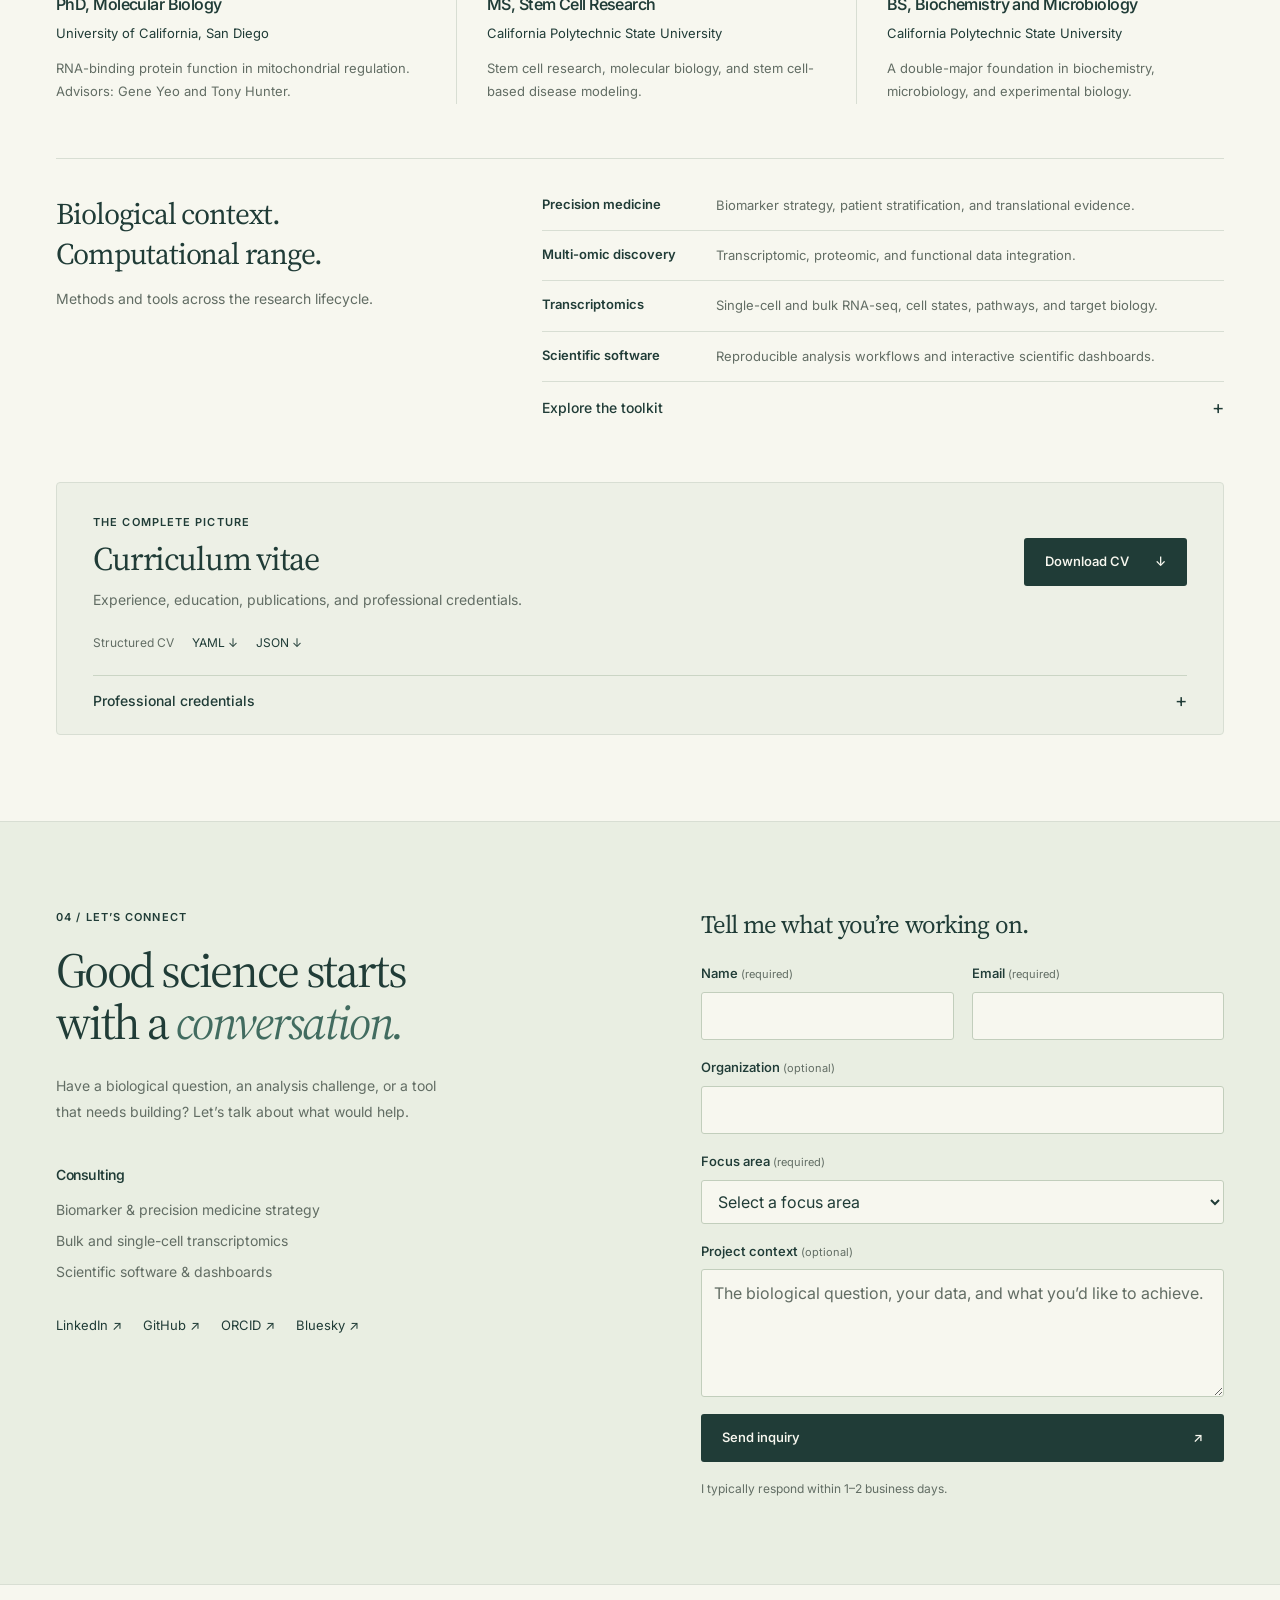
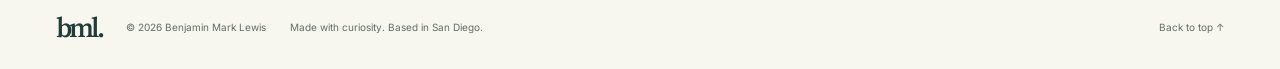
==== commit d53b9e87: "Remove personal email from public site and CV data" ====
--- a/index.html
+++ b/index.html
@@ -26,7 +26,6 @@
       "@type": "Person",
       "name": "Benjamin Mark Lewis",
       "jobTitle": "Senior Scientist, Precision Medicine",
-      "email": "mailto:benlewis.biology@gmail.com",
       "url": "https://benjaminmarklewis.com/",
       "image": "https://benjaminmarklewis.com/assets/img/benjamin-lewis.jpg",
       "address": { "@type": "PostalAddress", "addressLocality": "San Diego", "addressRegion": "CA", "addressCountry": "US" },
@@ -176,7 +175,7 @@
 
     <section class="contact section" id="contact" aria-labelledby="contact-title">
       <div class="container contact-grid">
-        <div class="contact-copy" id="consulting"><p class="eyebrow">04 / Let’s connect</p><h2 id="contact-title">Good science starts<br>with a <em>conversation.</em></h2><p>Have a biological question, an analysis challenge, or a tool that needs building? Let’s talk about what would help.</p><a class="email-link" href="mailto:benlewis.biology@gmail.com">benlewis.biology@gmail.com <span aria-hidden="true">↗</span></a><div class="consulting-areas"><h3>Consulting</h3><p>Biomarker &amp; precision medicine strategy</p><p>Bulk and single-cell transcriptomics</p><p>Scientific software &amp; dashboards</p></div><div class="social-links"><a href="https://www.linkedin.com/in/benmarklewis/" target="_blank" rel="noopener">LinkedIn <span aria-hidden="true">↗</span></a><a href="https://github.com/gitbenlewis" target="_blank" rel="noopener">GitHub <span aria-hidden="true">↗</span></a><a href="https://orcid.org/0000-0002-4135-3967" target="_blank" rel="noopener">ORCID <span aria-hidden="true">↗</span></a><a href="https://bsky.app/profile/gitbenlewis.bsky.social" target="_blank" rel="noopener">Bluesky <span aria-hidden="true">↗</span></a></div></div>
+        <div class="contact-copy" id="consulting"><p class="eyebrow">04 / Let’s connect</p><h2 id="contact-title">Good science starts<br>with a <em>conversation.</em></h2><p>Have a biological question, an analysis challenge, or a tool that needs building? Let’s talk about what would help.</p><div class="consulting-areas"><h3>Consulting</h3><p>Biomarker &amp; precision medicine strategy</p><p>Bulk and single-cell transcriptomics</p><p>Scientific software &amp; dashboards</p></div><div class="social-links"><a href="https://www.linkedin.com/in/benmarklewis/" target="_blank" rel="noopener">LinkedIn <span aria-hidden="true">↗</span></a><a href="https://github.com/gitbenlewis" target="_blank" rel="noopener">GitHub <span aria-hidden="true">↗</span></a><a href="https://orcid.org/0000-0002-4135-3967" target="_blank" rel="noopener">ORCID <span aria-hidden="true">↗</span></a><a href="https://bsky.app/profile/gitbenlewis.bsky.social" target="_blank" rel="noopener">Bluesky <span aria-hidden="true">↗</span></a></div></div>
         <!-- Keep the published Formspark endpoint; browser validation runs before native submission. -->
         <form class="contact-form" name="consulting" action="https://submit-form.com/c2eeHTGTN" method="post">
           <h3>Tell me what you’re working on.</h3>
